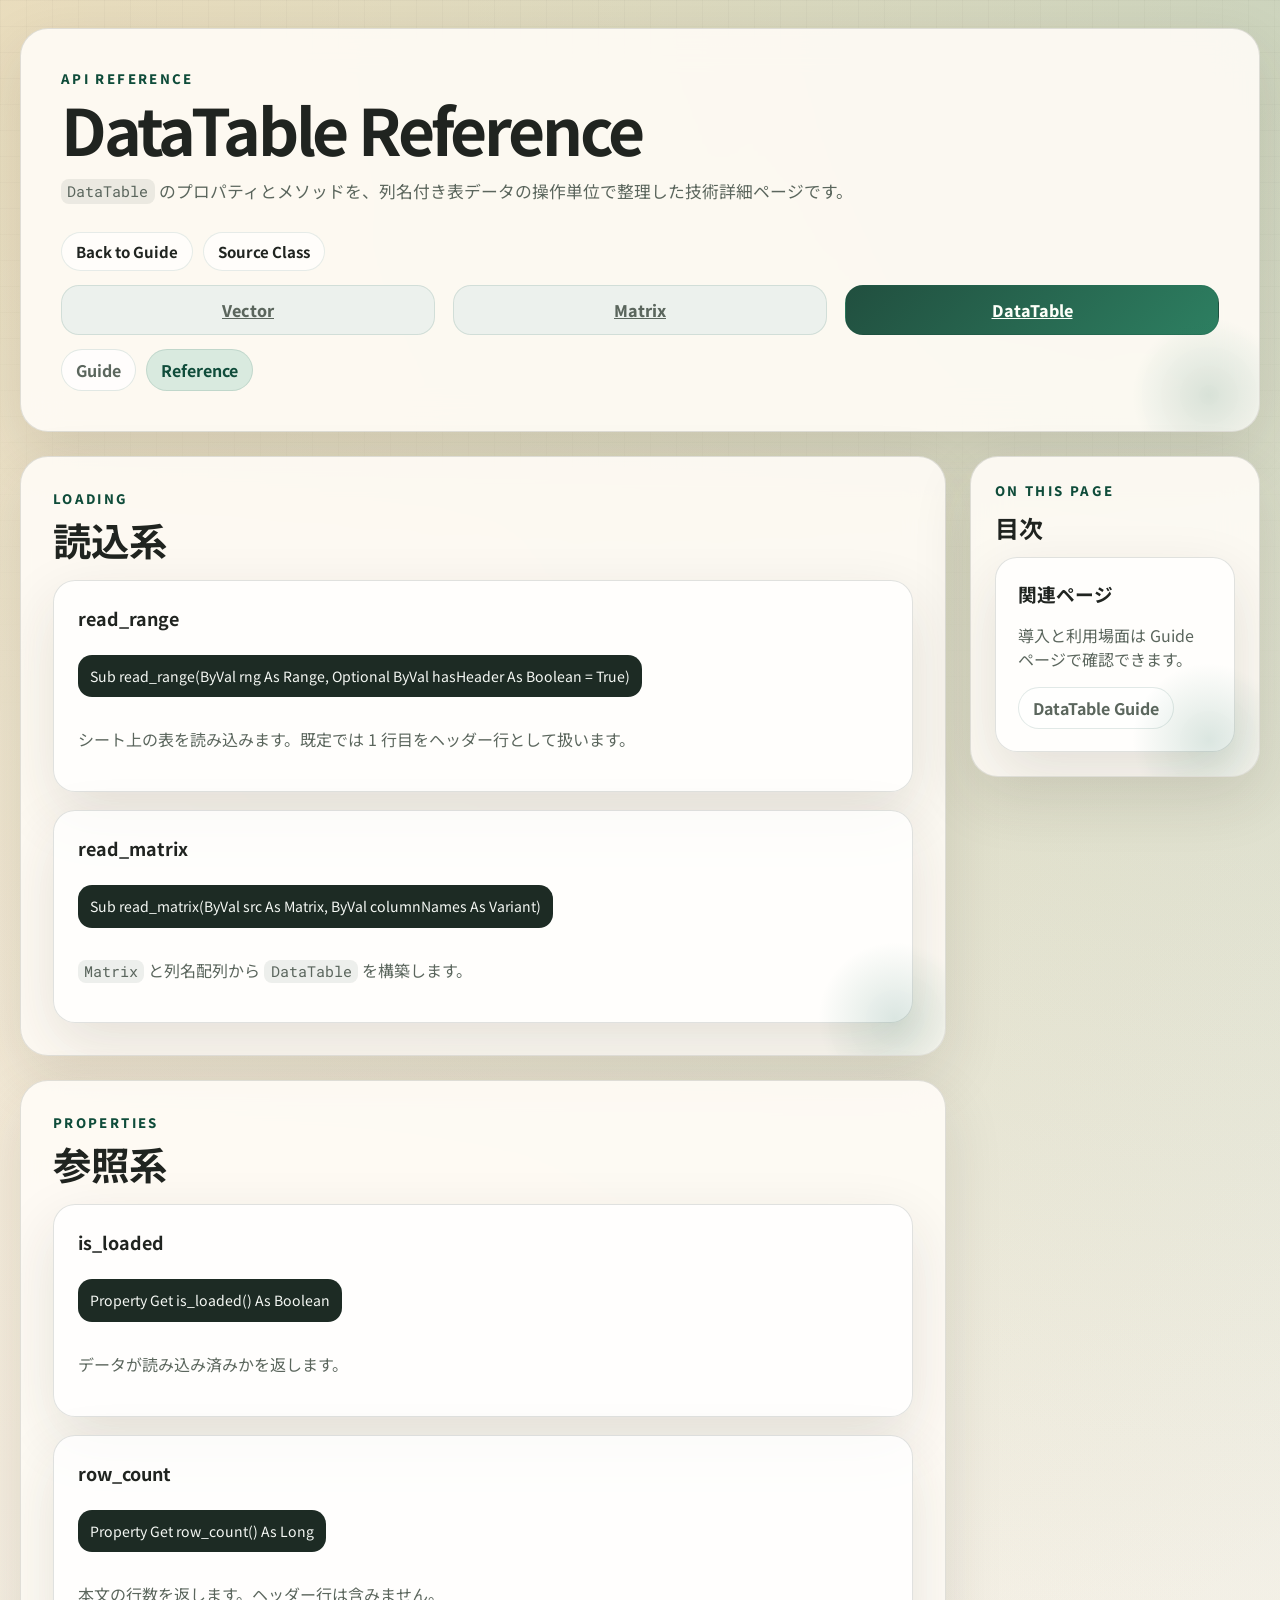
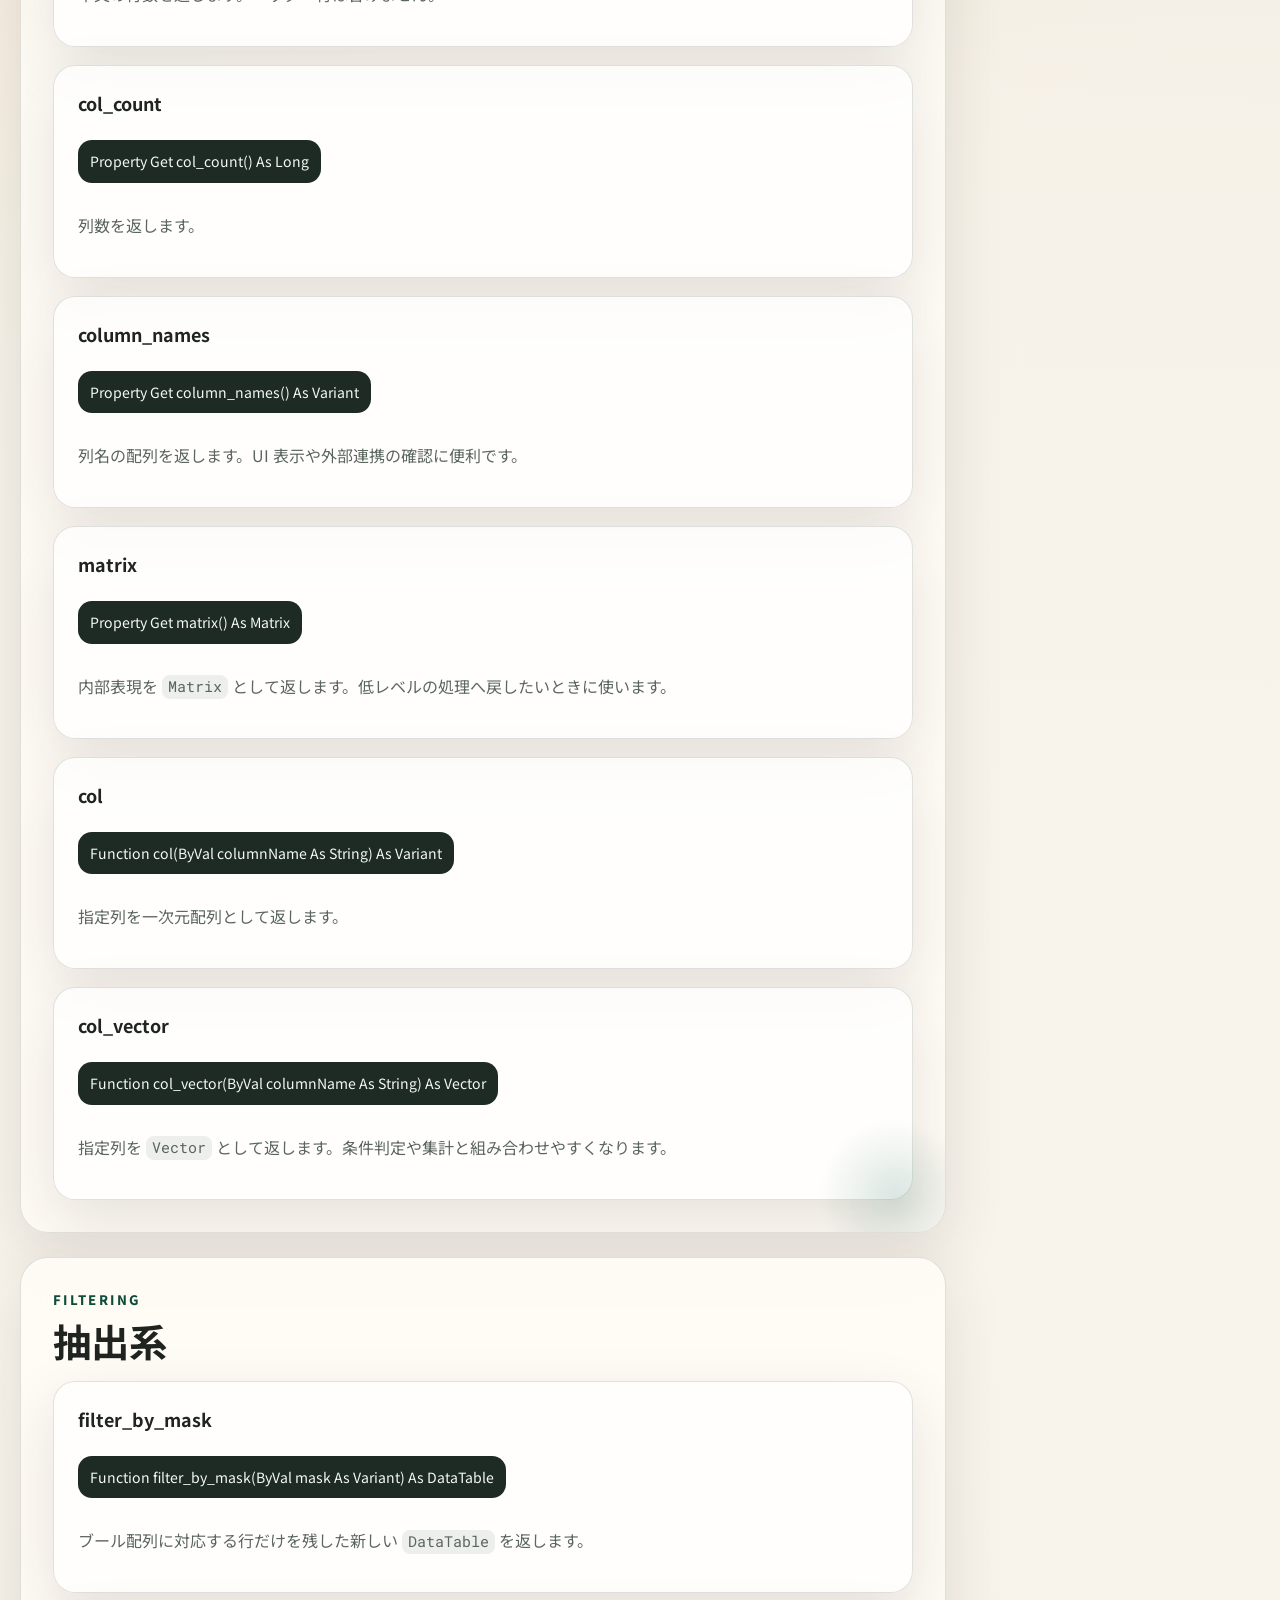
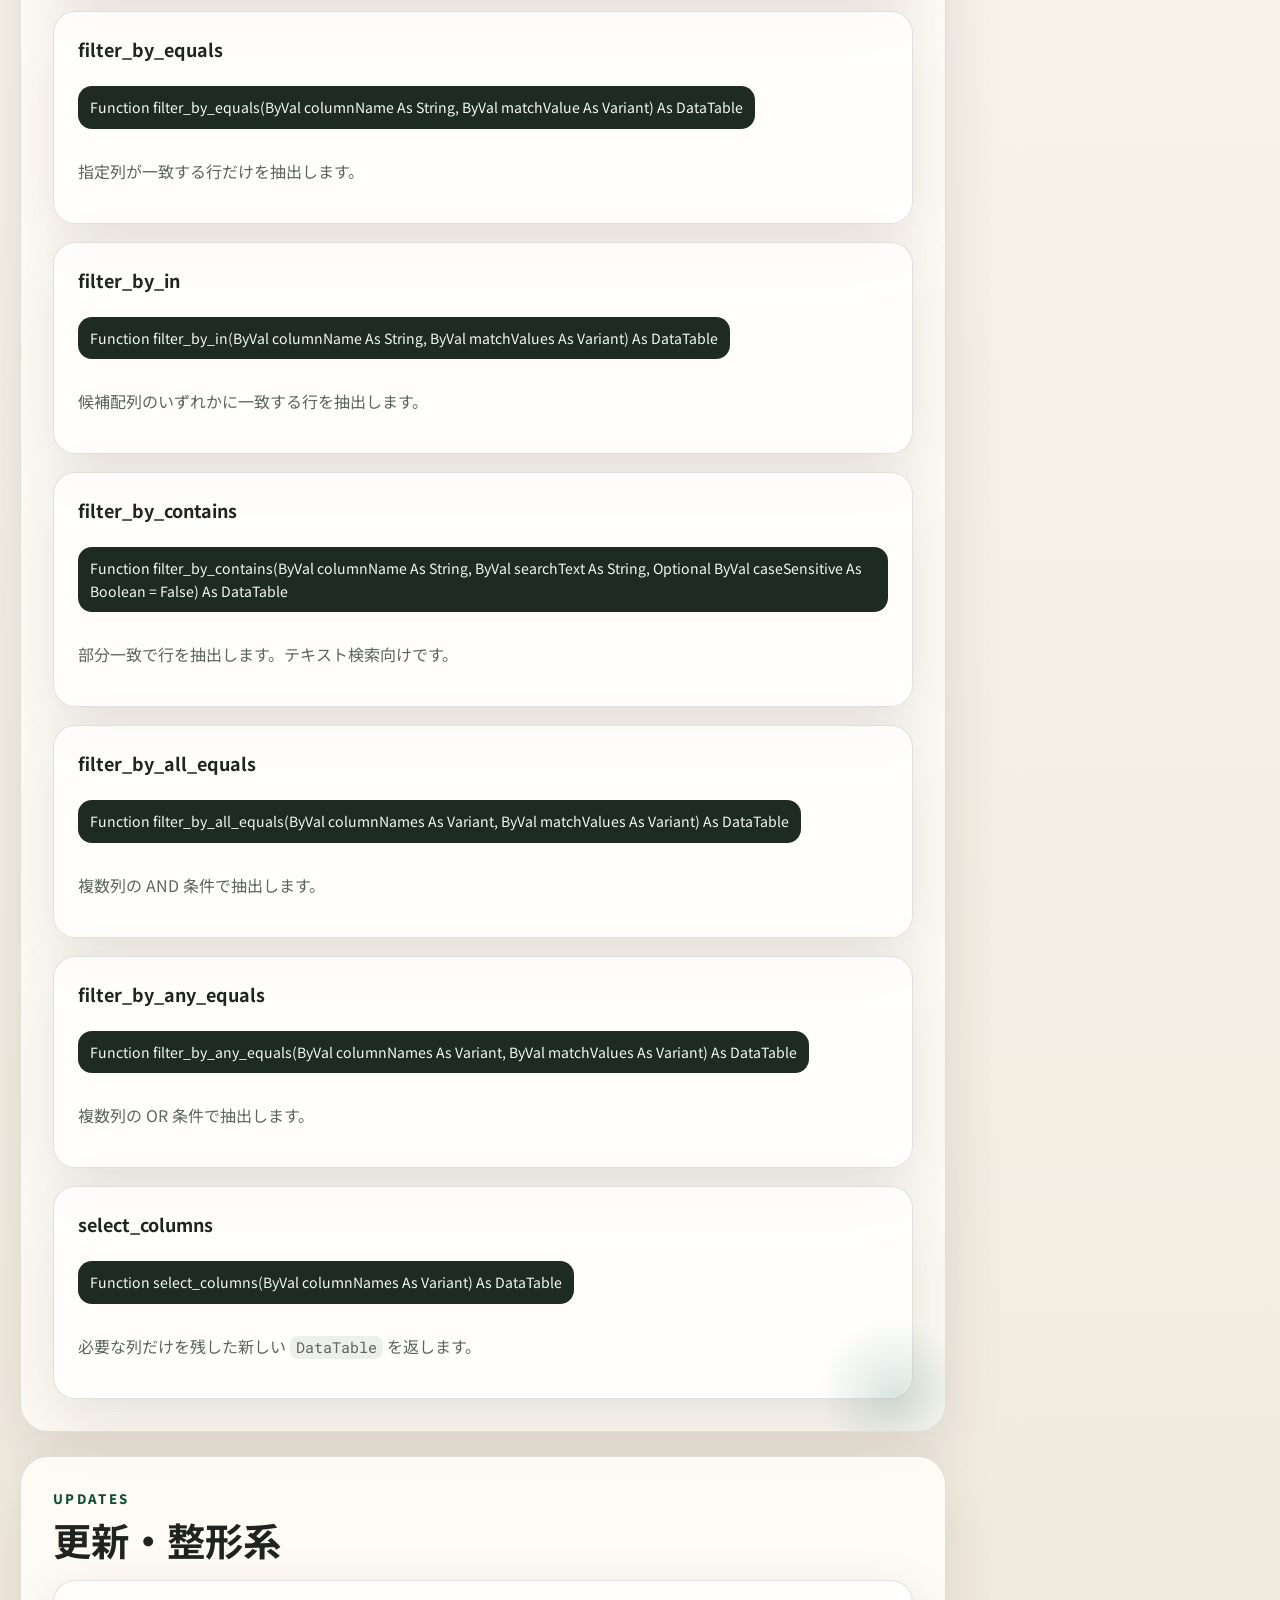
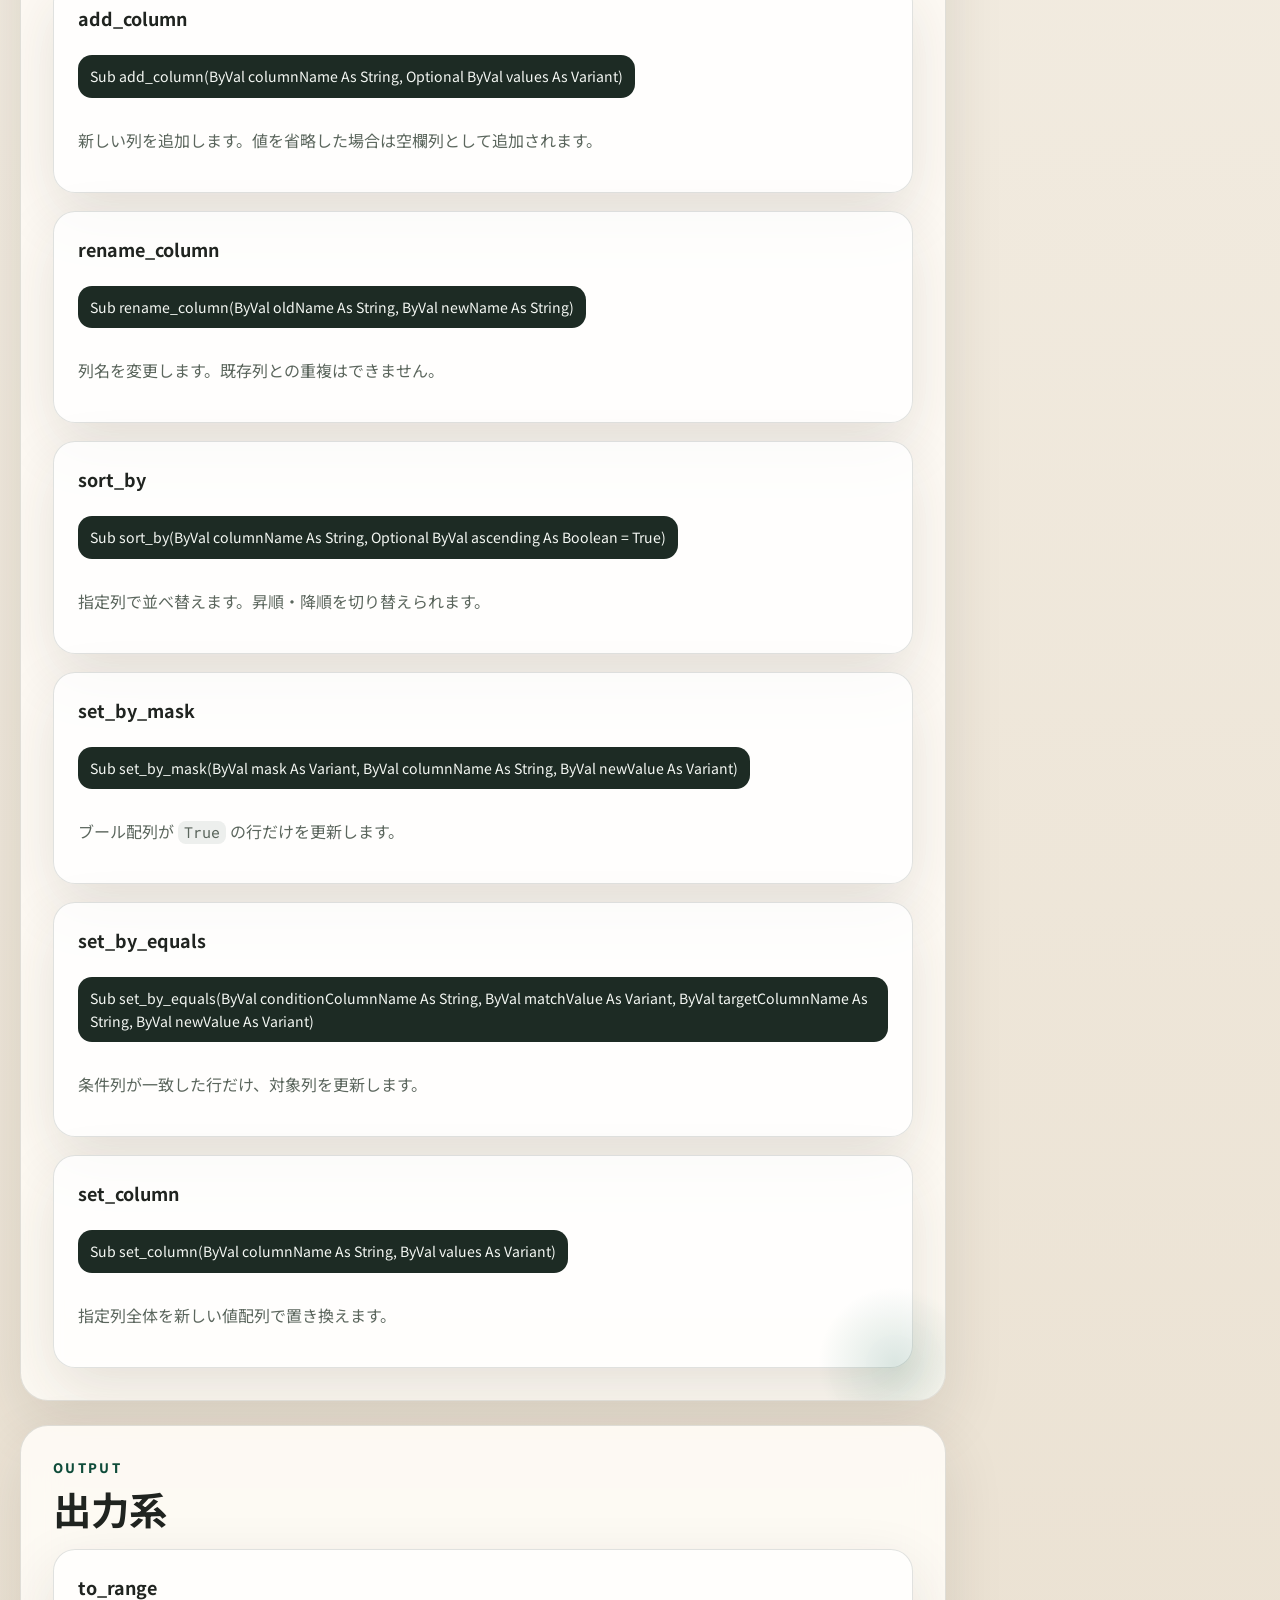
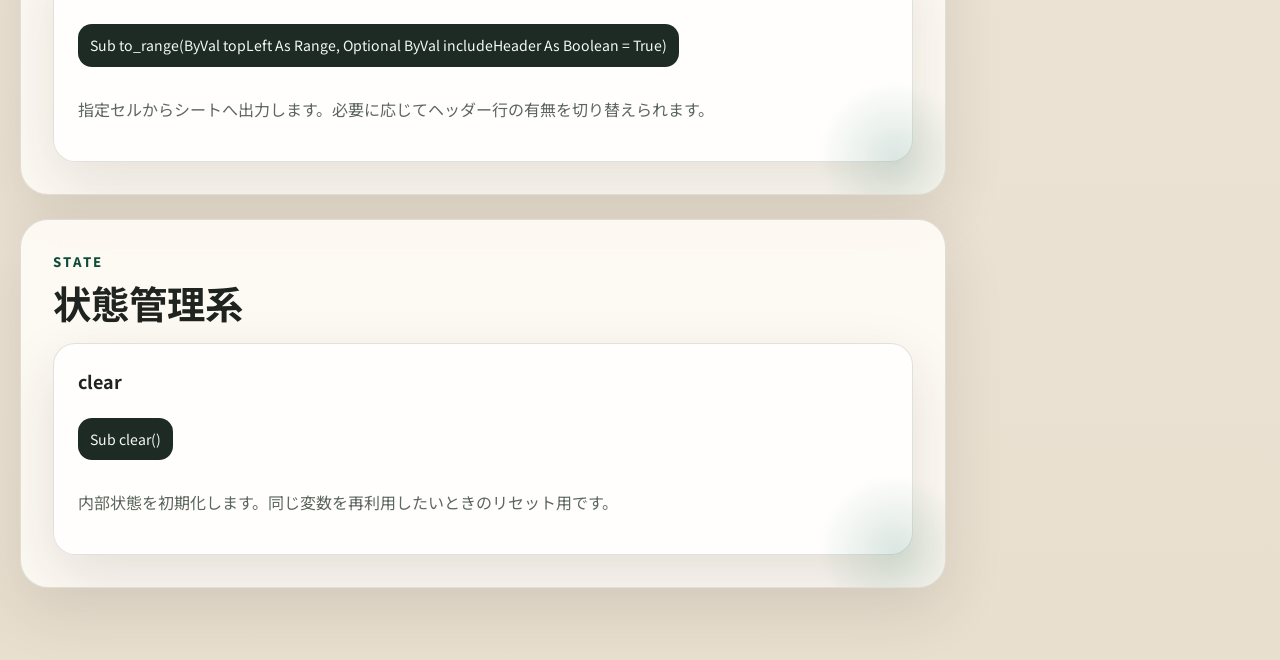
==== docs/datatable-reference.html @ 375c5a05 "Refine docs layout and method grouping" ====
<!DOCTYPE html>
<html lang="ja">
<head>
  <meta charset="utf-8">
  <meta name="viewport" content="width=device-width, initial-scale=1">
  <title>DataTable Reference | VBA_tools</title>
  <link rel="preconnect" href="https://fonts.googleapis.com">
  <link rel="preconnect" href="https://fonts.gstatic.com" crossorigin>
  <link href="https://fonts.googleapis.com/css2?family=Noto+Sans+JP:wght@400;500;700;800&family=Roboto+Mono:wght@400;500&display=swap" rel="stylesheet">
  <link rel="stylesheet" href="styles.css">
  <script src="page.js" defer></script>
</head>
<body class="reference-page">
  <div class="page-shell docs-layout">
    <header class="hero detail-hero">
      <p class="eyebrow">API Reference</p>
      <h1>DataTable Reference</h1>
      <p class="lead">
        <code>DataTable</code> のプロパティとメソッドを、列名付き表データの操作単位で整理した技術詳細ページです。
      </p>
      <div class="detail-nav-stack">
        <div class="context-bar" aria-label="Context links">
          <a class="context-link" href="datatable.html"><strong>Back to Guide</strong></a>
          <a class="context-link" href="https://github.com/kanko-tech/VBA_tools/blob/main/src/ExcelVBA/DataTable/DataTable.cls" target="_blank" rel="noreferrer"><strong>Source Class</strong></a>
        </div>
        <nav class="page-nav" aria-label="Module navigation">
          <a href="vector.html">Vector</a>
          <a href="matrix.html">Matrix</a>
          <a href="datatable.html" class="current">DataTable</a>
        </nav>
        <div class="tab-switch" aria-label="DataTable page type">
          <a href="datatable.html">Guide</a>
          <a href="datatable-reference.html" class="current">Reference</a>
        </div>
      </div>
      <button class="toc-toggle" type="button" data-toc-toggle aria-expanded="false">目次を開く</button>
    </header>

    <div class="docs-columns">
      <main class="doc-main" id="doc-content">
        <section class="panel" id="loading">
          <div class="section-heading">
            <p class="eyebrow">Loading</p>
            <h2>読込系</h2>
          </div>
          <div class="api-grid">
            <article class="api-card">
              <h3 id="datatable-read-range">read_range</h3>
              <div class="api-signature">Sub read_range(ByVal rng As Range, Optional ByVal hasHeader As Boolean = True)</div>
              <p>シート上の表を読み込みます。既定では 1 行目をヘッダー行として扱います。</p>
            </article>
            <article class="api-card">
              <h3 id="datatable-read-matrix">read_matrix</h3>
              <div class="api-signature">Sub read_matrix(ByVal src As Matrix, ByVal columnNames As Variant)</div>
              <p><code>Matrix</code> と列名配列から <code>DataTable</code> を構築します。</p>
            </article>
          </div>
        </section>

        <section class="panel" id="properties">
          <div class="section-heading">
            <p class="eyebrow">Properties</p>
            <h2>参照系</h2>
          </div>
          <div class="api-grid">
            <article class="api-card">
              <h3 id="datatable-is-loaded">is_loaded</h3>
              <div class="api-signature">Property Get is_loaded() As Boolean</div>
              <p>データが読み込み済みかを返します。</p>
            </article>
            <article class="api-card">
              <h3 id="datatable-row-count">row_count</h3>
              <div class="api-signature">Property Get row_count() As Long</div>
              <p>本文の行数を返します。ヘッダー行は含みません。</p>
            </article>
            <article class="api-card">
              <h3 id="datatable-col-count">col_count</h3>
              <div class="api-signature">Property Get col_count() As Long</div>
              <p>列数を返します。</p>
            </article>
            <article class="api-card">
              <h3 id="column-names">column_names</h3>
              <div class="api-signature">Property Get column_names() As Variant</div>
              <p>列名の配列を返します。UI 表示や外部連携の確認に便利です。</p>
            </article>
            <article class="api-card">
              <h3 id="matrix-property">matrix</h3>
              <div class="api-signature">Property Get matrix() As Matrix</div>
              <p>内部表現を <code>Matrix</code> として返します。低レベルの処理へ戻したいときに使います。</p>
            </article>
            <article class="api-card">
              <h3 id="col">col</h3>
              <div class="api-signature">Function col(ByVal columnName As String) As Variant</div>
              <p>指定列を一次元配列として返します。</p>
            </article>
            <article class="api-card">
              <h3 id="col-vector">col_vector</h3>
              <div class="api-signature">Function col_vector(ByVal columnName As String) As Vector</div>
              <p>指定列を <code>Vector</code> として返します。条件判定や集計と組み合わせやすくなります。</p>
            </article>
          </div>
        </section>

        <section class="panel" id="filters">
          <div class="section-heading">
            <p class="eyebrow">Filtering</p>
            <h2>抽出系</h2>
          </div>
          <div class="api-grid">
            <article class="api-card">
              <h3 id="filter-by-mask">filter_by_mask</h3>
              <div class="api-signature">Function filter_by_mask(ByVal mask As Variant) As DataTable</div>
              <p>ブール配列に対応する行だけを残した新しい <code>DataTable</code> を返します。</p>
            </article>
            <article class="api-card">
              <h3 id="filter-by-equals">filter_by_equals</h3>
              <div class="api-signature">Function filter_by_equals(ByVal columnName As String, ByVal matchValue As Variant) As DataTable</div>
              <p>指定列が一致する行だけを抽出します。</p>
            </article>
            <article class="api-card">
              <h3 id="filter-by-in">filter_by_in</h3>
              <div class="api-signature">Function filter_by_in(ByVal columnName As String, ByVal matchValues As Variant) As DataTable</div>
              <p>候補配列のいずれかに一致する行を抽出します。</p>
            </article>
            <article class="api-card">
              <h3 id="filter-by-contains">filter_by_contains</h3>
              <div class="api-signature">Function filter_by_contains(ByVal columnName As String, ByVal searchText As String, Optional ByVal caseSensitive As Boolean = False) As DataTable</div>
              <p>部分一致で行を抽出します。テキスト検索向けです。</p>
            </article>
            <article class="api-card">
              <h3 id="filter-by-all-equals">filter_by_all_equals</h3>
              <div class="api-signature">Function filter_by_all_equals(ByVal columnNames As Variant, ByVal matchValues As Variant) As DataTable</div>
              <p>複数列の AND 条件で抽出します。</p>
            </article>
            <article class="api-card">
              <h3 id="filter-by-any-equals">filter_by_any_equals</h3>
              <div class="api-signature">Function filter_by_any_equals(ByVal columnNames As Variant, ByVal matchValues As Variant) As DataTable</div>
              <p>複数列の OR 条件で抽出します。</p>
            </article>
            <article class="api-card">
              <h3 id="select-columns">select_columns</h3>
              <div class="api-signature">Function select_columns(ByVal columnNames As Variant) As DataTable</div>
              <p>必要な列だけを残した新しい <code>DataTable</code> を返します。</p>
            </article>
          </div>
        </section>

        <section class="panel" id="updates">
          <div class="section-heading">
            <p class="eyebrow">Updates</p>
            <h2>更新・整形系</h2>
          </div>
          <div class="api-grid">
            <article class="api-card">
              <h3 id="add-column">add_column</h3>
              <div class="api-signature">Sub add_column(ByVal columnName As String, Optional ByVal values As Variant)</div>
              <p>新しい列を追加します。値を省略した場合は空欄列として追加されます。</p>
            </article>
            <article class="api-card">
              <h3 id="rename-column">rename_column</h3>
              <div class="api-signature">Sub rename_column(ByVal oldName As String, ByVal newName As String)</div>
              <p>列名を変更します。既存列との重複はできません。</p>
            </article>
            <article class="api-card">
              <h3 id="sort-by">sort_by</h3>
              <div class="api-signature">Sub sort_by(ByVal columnName As String, Optional ByVal ascending As Boolean = True)</div>
              <p>指定列で並べ替えます。昇順・降順を切り替えられます。</p>
            </article>
            <article class="api-card">
              <h3 id="set-by-mask">set_by_mask</h3>
              <div class="api-signature">Sub set_by_mask(ByVal mask As Variant, ByVal columnName As String, ByVal newValue As Variant)</div>
              <p>ブール配列が <code>True</code> の行だけを更新します。</p>
            </article>
            <article class="api-card">
              <h3 id="set-by-equals">set_by_equals</h3>
              <div class="api-signature">Sub set_by_equals(ByVal conditionColumnName As String, ByVal matchValue As Variant, ByVal targetColumnName As String, ByVal newValue As Variant)</div>
              <p>条件列が一致した行だけ、対象列を更新します。</p>
            </article>
            <article class="api-card">
              <h3 id="set-column">set_column</h3>
              <div class="api-signature">Sub set_column(ByVal columnName As String, ByVal values As Variant)</div>
              <p>指定列全体を新しい値配列で置き換えます。</p>
            </article>
          </div>
        </section>

        <section class="panel" id="output">
          <div class="section-heading">
            <p class="eyebrow">Output</p>
            <h2>出力系</h2>
          </div>
          <div class="api-grid">
            <article class="api-card">
              <h3 id="datatable-to-range">to_range</h3>
              <div class="api-signature">Sub to_range(ByVal topLeft As Range, Optional ByVal includeHeader As Boolean = True)</div>
              <p>指定セルからシートへ出力します。必要に応じてヘッダー行の有無を切り替えられます。</p>
            </article>
          </div>
        </section>

        <section class="panel" id="state">
          <div class="section-heading">
            <p class="eyebrow">State</p>
            <h2>状態管理系</h2>
          </div>
          <div class="api-grid">
            <article class="api-card">
              <h3 id="datatable-clear">clear</h3>
              <div class="api-signature">Sub clear()</div>
              <p>内部状態を初期化します。同じ変数を再利用したいときのリセット用です。</p>
            </article>
          </div>
        </section>
      </main>

      <aside class="doc-sidebar">
        <div class="sidebar-card">
          <p class="eyebrow">On This Page</p>
          <h2>目次</h2>
          <nav data-toc-source="#doc-content"></nav>
          <div class="doc-note">
            <h3>関連ページ</h3>
            <p>導入と利用場面は Guide ページで確認できます。</p>
            <div class="tab-switch">
              <a href="datatable.html">DataTable Guide</a>
            </div>
          </div>
          <button class="mobile-toc-close" type="button" data-toc-close>閉じる</button>
        </div>
      </aside>
    </div>
  </div>
</body>
</html>
---- docs/styles.css ----
:root {
  --bg: #f4efe4;
  --bg-deep: #e9dfcf;
  --paper: rgba(255, 252, 247, 0.9);
  --panel: rgba(255, 255, 255, 0.78);
  --ink: #202420;
  --muted: #5b665d;
  --line: rgba(40, 52, 42, 0.14);
  --accent: #1f6a52;
  --accent-soft: #d9eadf;
  --accent-strong: #0f4c3a;
  --accent-warm: #e8d3b4;
  --shadow: 0 22px 60px rgba(50, 44, 31, 0.12);
  --radius-xl: 28px;
  --radius-lg: 22px;
  --radius-md: 16px;
}

* {
  box-sizing: border-box;
}

html {
  scroll-behavior: smooth;
}

body {
  margin: 0;
  color: var(--ink);
  font-family: "Noto Sans JP", sans-serif;
  background:
    radial-gradient(circle at top left, rgba(234, 195, 123, 0.32), transparent 28%),
    radial-gradient(circle at top right, rgba(46, 124, 89, 0.22), transparent 24%),
    linear-gradient(180deg, var(--bg) 0%, #f8f4ec 42%, var(--bg-deep) 100%);
}

body::before {
  content: "";
  position: fixed;
  inset: 0;
  pointer-events: none;
  background-image:
    linear-gradient(rgba(31, 36, 31, 0.035) 1px, transparent 1px),
    linear-gradient(90deg, rgba(31, 36, 31, 0.035) 1px, transparent 1px);
  background-size: 26px 26px;
  mask-image: linear-gradient(180deg, rgba(0, 0, 0, 0.7), transparent 86%);
}

a {
  color: inherit;
}

code,
pre {
  font-family: "Roboto Mono", monospace;
}

code {
  padding: 0.15em 0.42em;
  border-radius: 8px;
  background: rgba(29, 54, 43, 0.08);
  font-size: 0.92em;
}

.page-shell {
  width: min(1240px, calc(100% - 32px));
  margin: 0 auto;
  padding: 28px 0 72px;
}

.hero,
.panel,
.sidebar-card,
.api-card,
.module-card,
.link-tile,
.directory-item,
.doc-note,
.step-card {
  background: var(--paper);
  border: 1px solid var(--line);
  box-shadow: var(--shadow);
}

.hero,
.panel,
.sidebar-card {
  position: relative;
  overflow: hidden;
  border-radius: var(--radius-xl);
  backdrop-filter: blur(18px);
}

.hero::after,
.panel::after,
.sidebar-card::after {
  content: "";
  position: absolute;
  inset: auto -30px -44px auto;
  width: 160px;
  height: 160px;
  background: radial-gradient(circle, rgba(31, 106, 82, 0.16), transparent 68%);
}

.hero {
  padding: 40px;
}

.eyebrow {
  margin: 0;
  color: var(--accent-strong);
  font-size: 0.82rem;
  font-weight: 800;
  letter-spacing: 0.18em;
  text-transform: uppercase;
}

.hero h1 {
  margin: 10px 0 12px;
  font-size: clamp(2.5rem, 5vw, 4.8rem);
  line-height: 0.95;
  letter-spacing: -0.05em;
}

.lead,
.card-copy,
.module-card p,
.directory-item p,
.doc-note p,
.toc-empty,
.step-card p,
.api-card p,
.api-list li {
  color: var(--muted);
}

.lead {
  max-width: 820px;
  font-size: 1.05rem;
  line-height: 1.9;
}

.hero-actions,
.page-nav,
.grid,
.links-grid,
.directory-list,
.step-grid,
.api-grid,
.info-pills {
  display: grid;
  gap: 18px;
}

.hero-actions {
  grid-template-columns: repeat(auto-fit, minmax(190px, 1fr));
  margin-top: 24px;
}

.detail-nav-stack {
  display: grid;
  gap: 14px;
  margin-top: 24px;
}

.context-bar {
  display: flex;
  flex-wrap: wrap;
  gap: 10px;
}

.context-link {
  display: inline-flex;
  align-items: center;
  min-height: 38px;
  padding: 8px 14px;
  border-radius: 999px;
  border: 1px solid rgba(15, 76, 58, 0.1);
  background: rgba(255, 255, 255, 0.68);
  color: var(--muted);
  font-size: 0.94rem;
  font-weight: 600;
  text-decoration: none;
}

.context-link strong {
  color: var(--ink);
}

.hero-actions a,
.link-tile,
.directory-item a,
.tab-switch a,
.context-link,
.toc-toggle,
.mobile-toc-close {
  text-decoration: none;
}

.hero-actions a,
.toc-toggle,
.mobile-toc-close {
  display: inline-flex;
  justify-content: center;
  align-items: center;
  min-height: 50px;
  padding: 14px 18px;
  border-radius: 999px;
  border: 1px solid rgba(15, 76, 58, 0.15);
  font-weight: 700;
}

.hero-actions a {
  background: linear-gradient(135deg, #214f3f, #2d7f61);
  color: #fcfff8;
}

.hero-actions a:last-child {
  background: linear-gradient(135deg, #f6f0df, #ead7b8);
  color: var(--ink);
}

.page-nav {
  grid-template-columns: repeat(auto-fit, minmax(130px, 1fr));
}

.page-nav a {
  display: inline-flex;
  justify-content: center;
  align-items: center;
  min-height: 48px;
  padding: 12px 16px;
  border-radius: 18px;
  border: 1px solid rgba(15, 76, 58, 0.12);
  background: rgba(233, 240, 236, 0.86);
  color: var(--muted);
  font-weight: 800;
}

.page-nav a.current {
  background: linear-gradient(135deg, #214f3f, #2d7f61);
  color: #fcfff8;
}

.tab-switch {
  display: inline-flex;
  flex-wrap: wrap;
  gap: 10px;
}

.tab-switch a {
  display: inline-flex;
  justify-content: center;
  align-items: center;
  min-height: 38px;
  padding: 8px 14px;
  border-radius: 999px;
  border: 1px solid rgba(15, 76, 58, 0.12);
  background: rgba(255, 255, 255, 0.72);
  color: var(--muted);
  font-weight: 700;
}

.tab-switch a.current {
  background: var(--accent-soft);
  color: var(--accent-strong);
}

.panel {
  padding: 32px;
}

.section-heading {
  margin-bottom: 20px;
}

.section-heading h2 {
  margin: 10px 0 0;
  font-size: clamp(1.5rem, 3vw, 2.4rem);
  line-height: 1.1;
}

.grid.two,
.api-grid,
.step-grid {
  grid-template-columns: repeat(auto-fit, minmax(260px, 1fr));
}

.grid.three,
.links-grid {
  grid-template-columns: repeat(auto-fit, minmax(220px, 1fr));
}

.module-card,
.link-tile,
.directory-item,
.api-card,
.doc-note,
.step-card {
  position: relative;
  padding: 22px;
  border-radius: var(--radius-lg);
  background: var(--panel);
}

.module-card h3,
.api-card h3,
.directory-item h3,
.doc-note h3,
.step-card h3 {
  margin: 0 0 10px;
}

.link-tile {
  display: block;
}

.link-tile span {
  display: block;
  margin-bottom: 6px;
  font-weight: 700;
}

.link-tile small {
  color: var(--muted);
}

.feature-link {
  border-width: 2px;
  background: linear-gradient(135deg, rgba(245, 251, 247, 0.96), rgba(255, 250, 240, 0.96));
}

.directory-list {
  grid-template-columns: 1fr;
}

.directory-item {
  display: flex;
  justify-content: space-between;
  align-items: center;
  gap: 18px;
}

.directory-item a {
  display: inline-flex;
  justify-content: center;
  align-items: center;
  min-width: 94px;
  padding: 10px 16px;
  border-radius: 999px;
  background: var(--accent-soft);
  color: var(--accent-strong);
  font-weight: 700;
}

.docs-layout {
  display: grid;
  gap: 24px;
}

.toc-toggle {
  display: none;
  width: fit-content;
  margin-top: 20px;
  background: rgba(255, 255, 255, 0.82);
  color: var(--accent-strong);
}

.docs-columns {
  display: grid;
  grid-template-columns: minmax(0, 1fr) 290px;
  gap: 24px;
  align-items: start;
}

.doc-main {
  display: grid;
  gap: 24px;
}

.doc-sidebar {
  position: static;
}

.sidebar-card {
  padding: 24px;
}

.sidebar-card h2,
.sidebar-card h3 {
  margin: 0 0 12px;
}

.sidebar-card .eyebrow {
  margin-bottom: 10px;
}

.mobile-toc-close {
  display: none;
  margin-top: 16px;
  width: 100%;
  background: linear-gradient(135deg, #214f3f, #2d7f61);
  color: #fcfff8;
}

.toc-list {
  margin: 0;
  padding: 0;
  list-style: none;
}

.toc-item + .toc-item,
.toc-subitem + .toc-subitem,
.toc-item + .toc-subitem,
.toc-subitem + .toc-item {
  margin-top: 10px;
}

.toc-list a {
  display: block;
  padding: 8px 10px;
  border-radius: 12px;
  color: var(--muted);
  text-decoration: none;
  line-height: 1.5;
}

.toc-list a:hover {
  background: rgba(31, 106, 82, 0.08);
  color: var(--accent-strong);
}

.toc-subitem a {
  padding-left: 22px;
  font-size: 0.95rem;
}

.info-pills {
  grid-template-columns: repeat(auto-fit, minmax(160px, 1fr));
}

.info-pill {
  padding: 14px 16px;
  border-radius: 16px;
  border: 1px solid var(--line);
  background: rgba(255, 255, 255, 0.72);
}

.info-pill strong,
.api-meta strong {
  display: block;
  margin-bottom: 6px;
}

.api-card {
  display: grid;
  gap: 14px;
}

.reference-page .api-grid {
  grid-template-columns: 1fr;
}

.reference-page .api-card {
  padding: 24px;
}

.api-card h3 {
  font-size: 1.12rem;
}

.api-signature {
  display: inline-block;
  width: fit-content;
  padding: 10px 12px;
  border-radius: 14px;
  background: #1d2b24;
  color: #f5f8f4;
  font-size: 0.88rem;
  line-height: 1.6;
}

.api-meta {
  display: grid;
  gap: 10px;
}

.api-list,
.plain-list,
.module-card ul {
  margin: 0;
  padding-left: 20px;
  line-height: 1.85;
}

.api-example,
.code-block {
  overflow-x: auto;
  margin: 0;
  padding: 18px;
  border-radius: 18px;
  background: #1d2b24;
  color: #f5f8f4;
  border: 1px solid rgba(255, 255, 255, 0.08);
}

.api-example code,
.code-block code {
  background: transparent;
  color: inherit;
  padding: 0;
}

.table-wrap {
  overflow-x: auto;
  border-radius: 18px;
  border: 1px solid var(--line);
  background: rgba(255, 255, 255, 0.72);
}

table {
  width: 100%;
  min-width: 560px;
  border-collapse: collapse;
}

th,
td {
  padding: 12px 14px;
  border-bottom: 1px solid var(--line);
  text-align: left;
  vertical-align: top;
}

th {
  background: rgba(217, 234, 223, 0.72);
  color: var(--accent-strong);
}

tbody tr:last-child td {
  border-bottom: 0;
}

.summary-list {
  display: grid;
  gap: 14px;
}

.summary-item {
  padding: 16px 18px;
  border-radius: 18px;
  border: 1px solid var(--line);
  background: rgba(255, 255, 255, 0.7);
}

.summary-item strong {
  display: block;
  margin-bottom: 6px;
}

.hero-actions a:hover,
.page-nav a:hover,
.tab-switch a:hover,
.context-link:hover,
.directory-item a:hover,
.link-tile:hover,
.toc-toggle:hover,
.mobile-toc-close:hover {
  transform: translateY(-1px);
}

@media (max-width: 900px) {
  .docs-columns {
    grid-template-columns: minmax(0, 1fr);
  }

  .toc-toggle {
    display: inline-flex;
  }

  .doc-sidebar {
    position: fixed;
    inset: 0 0 0 auto;
    width: min(88vw, 360px);
    z-index: 30;
    transform: translateX(100%);
    transition: transform 180ms ease;
    padding: 16px 12px 16px 0;
  }

  body.toc-open .doc-sidebar {
    transform: translateX(0);
  }

  body.toc-open::after {
    content: "";
    position: fixed;
    inset: 0;
    background: rgba(16, 22, 19, 0.42);
    z-index: 20;
  }

  .sidebar-card {
    height: calc(100vh - 32px);
    overflow-y: auto;
    padding-bottom: 28px;
  }

  .mobile-toc-close {
    display: inline-flex;
  }
}

@media (max-width: 720px) {
  .page-shell {
    width: min(100% - 20px, 1240px);
    padding-top: 20px;
  }

  .hero,
  .panel,
  .sidebar-card {
    padding: 24px;
    border-radius: 24px;
  }

  .page-nav {
    grid-template-columns: repeat(2, minmax(0, 1fr));
  }

  .context-bar,
  .tab-switch {
    display: grid;
    grid-template-columns: 1fr;
  }

  .directory-item {
    flex-direction: column;
    align-items: flex-start;
  }

  .directory-item a {
    width: 100%;
  }

  table {
    min-width: 520px;
  }
}
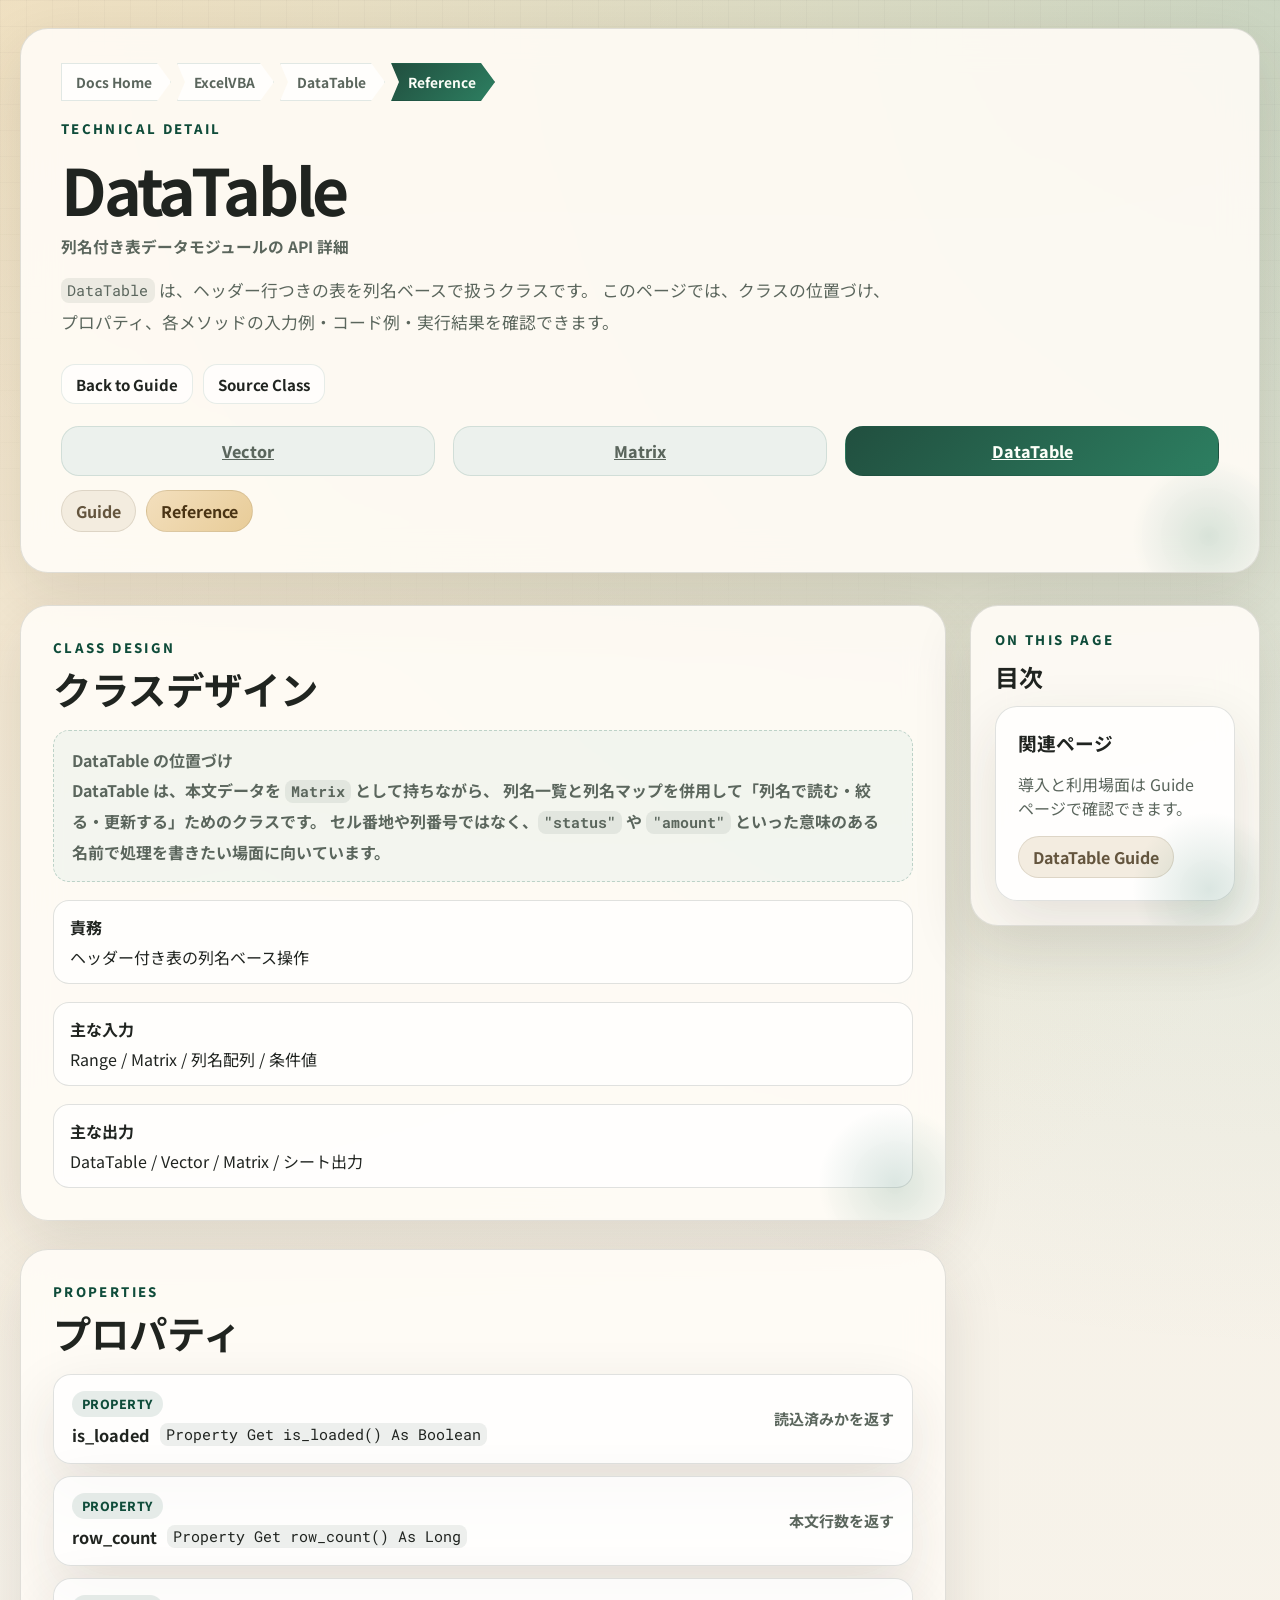
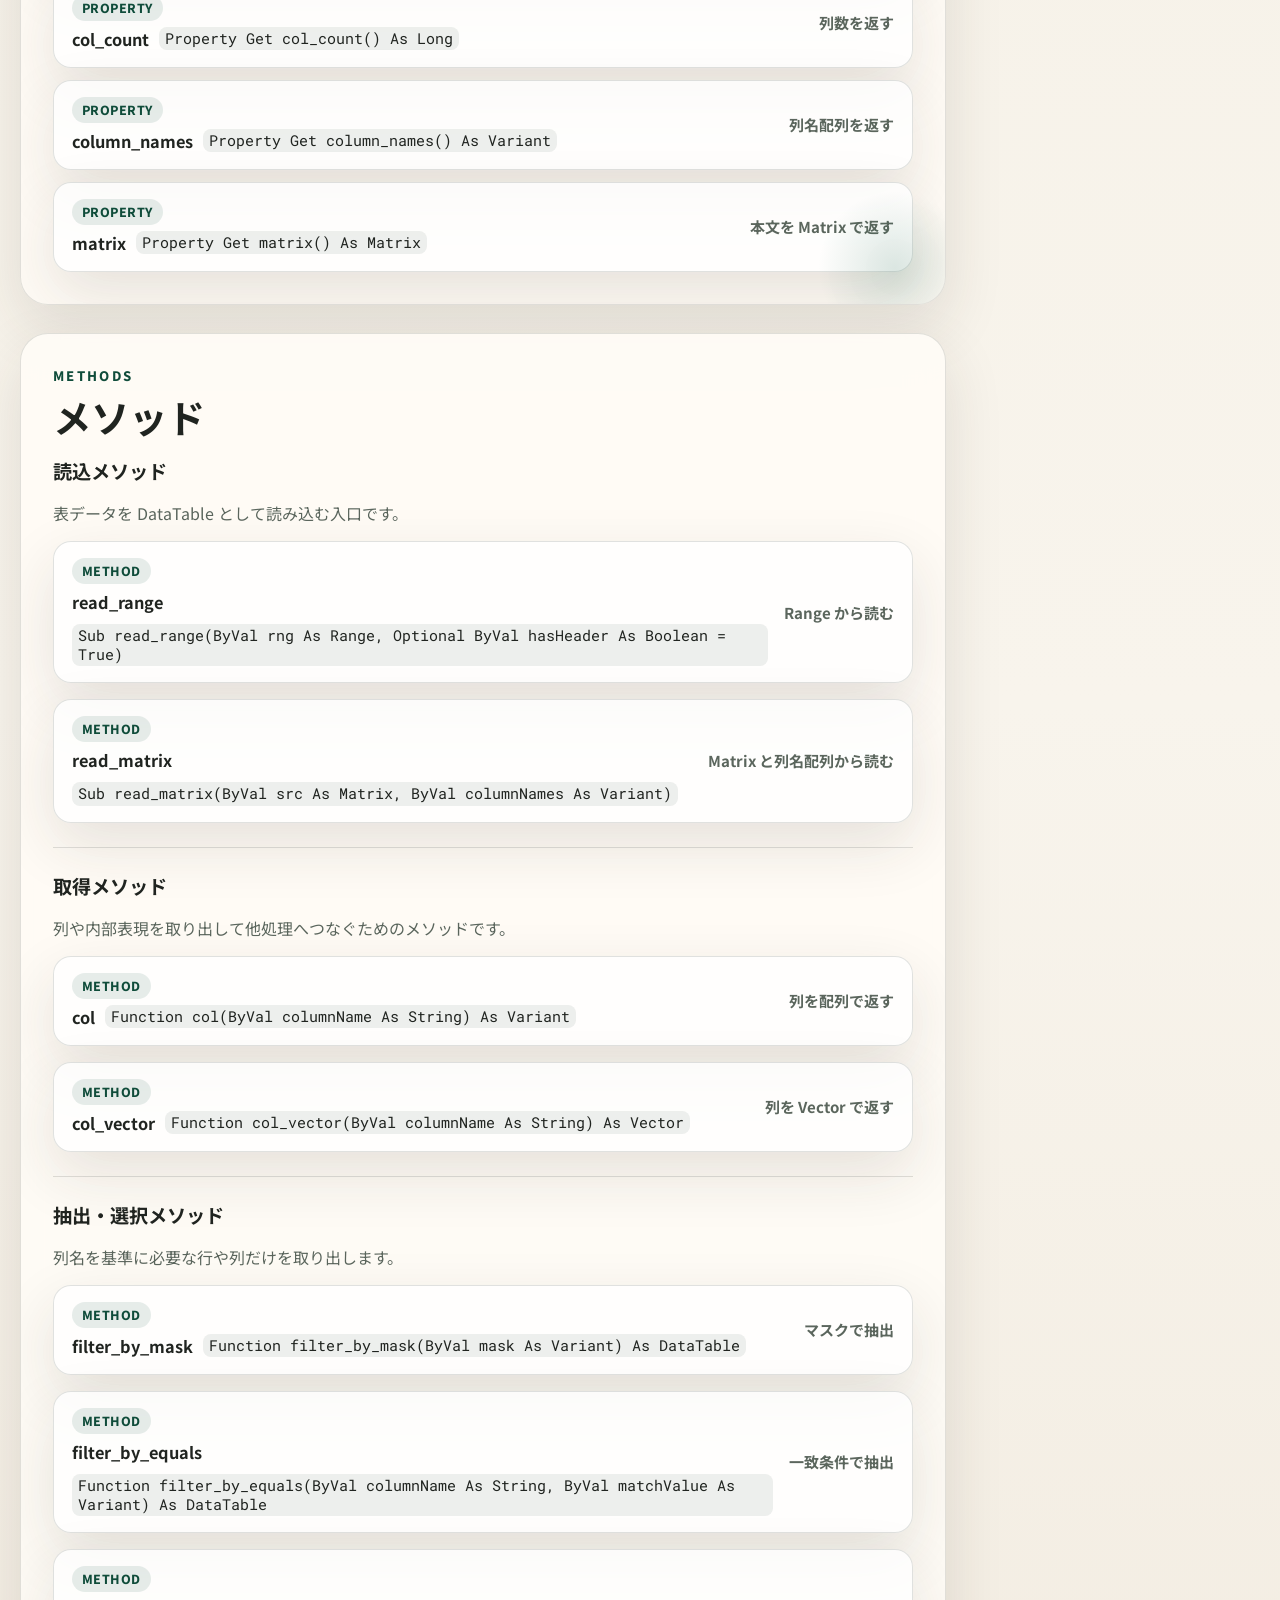
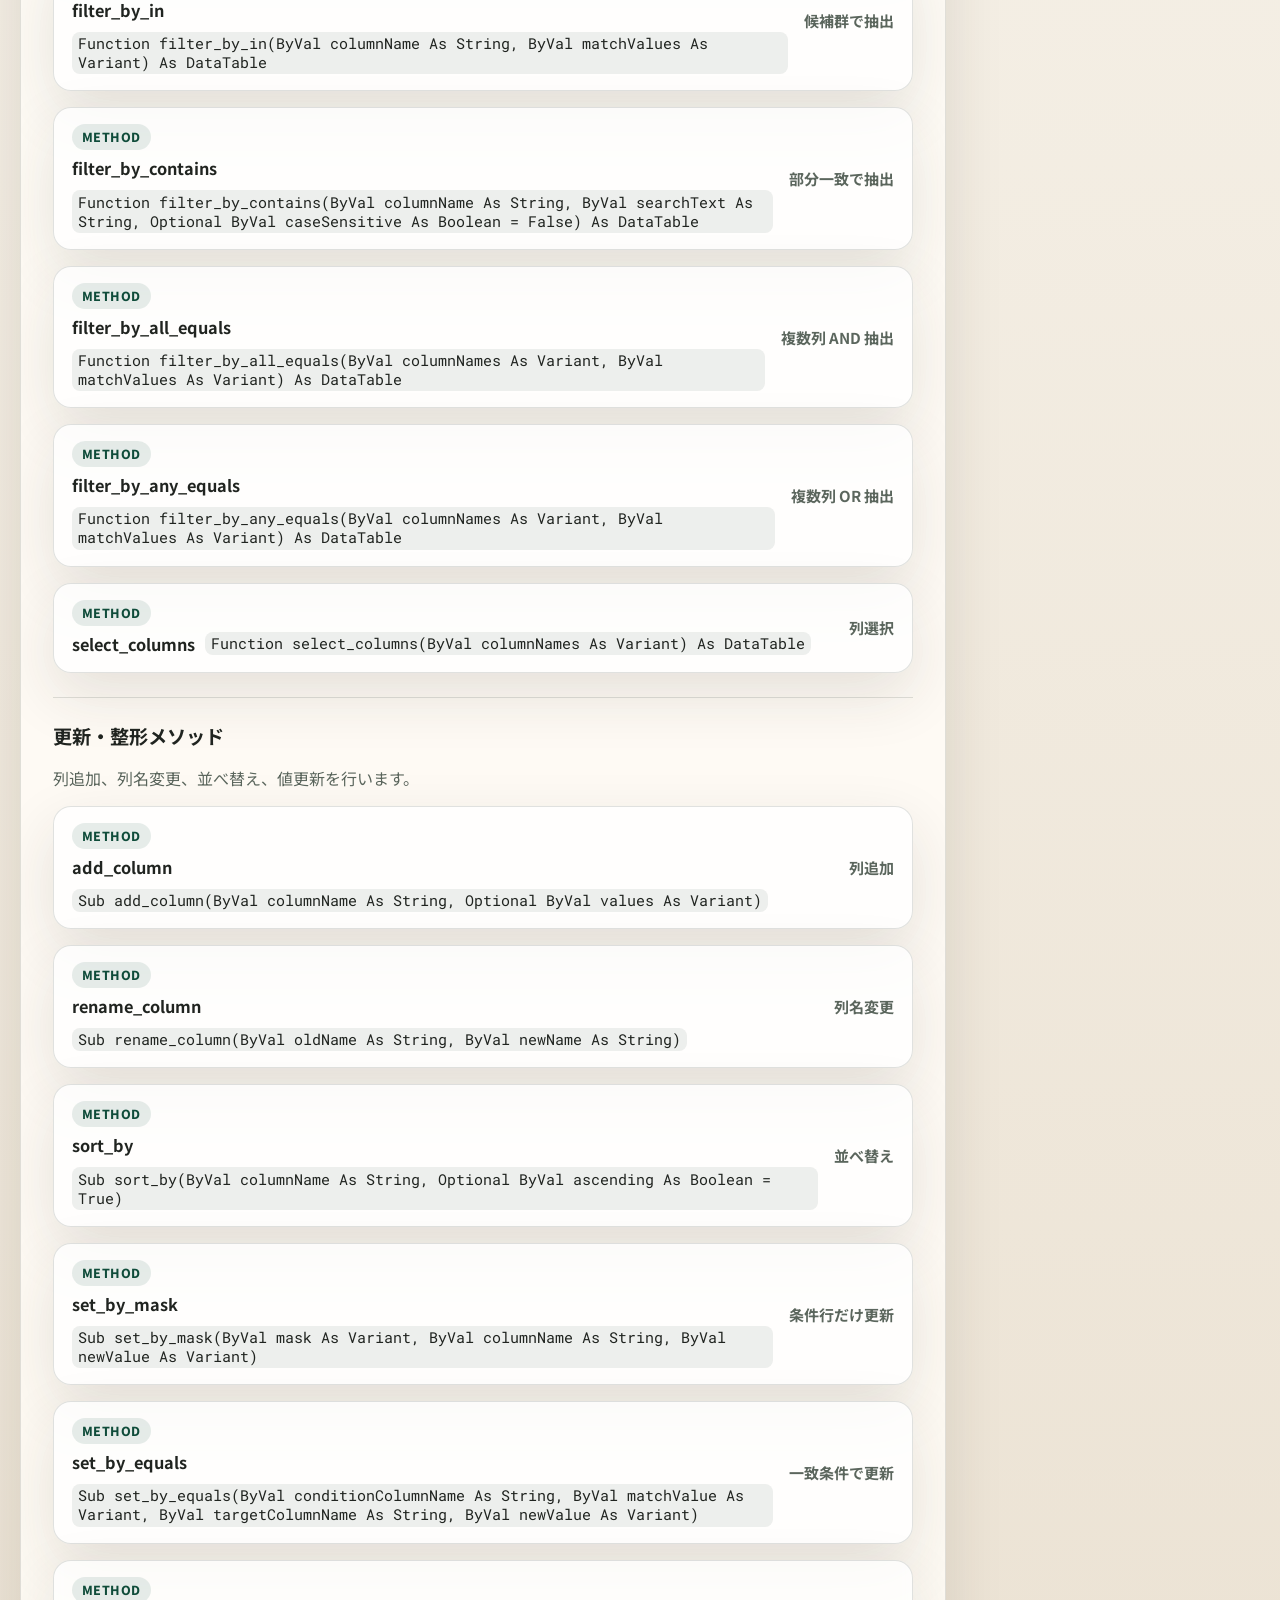
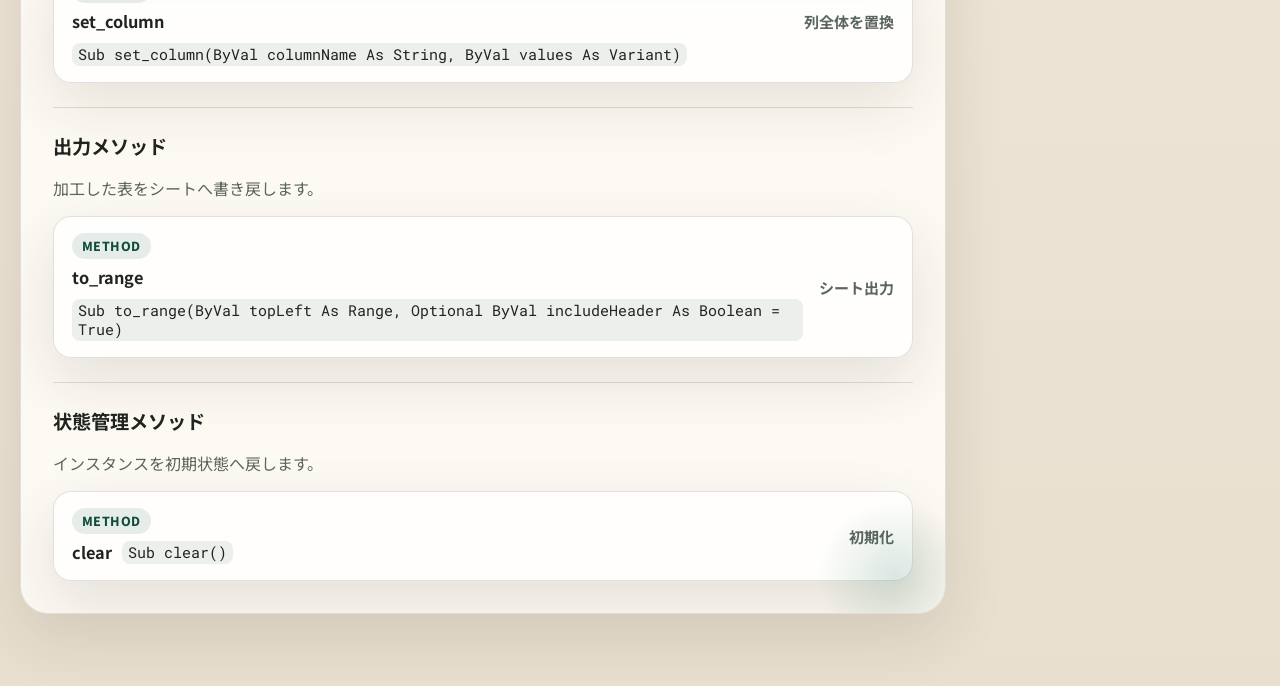
==== commit 9138d25a: "Refine docs references and layout" ====
--- a/docs/datatable-reference.html
+++ b/docs/datatable-reference.html
@@ -3,7 +3,7 @@
 <head>
   <meta charset="utf-8">
   <meta name="viewport" content="width=device-width, initial-scale=1">
-  <title>DataTable Reference | VBA_tools</title>
+  <title>DataTable | VBA_tools</title>
   <link rel="preconnect" href="https://fonts.googleapis.com">
   <link rel="preconnect" href="https://fonts.gstatic.com" crossorigin>
   <link href="https://fonts.googleapis.com/css2?family=Noto+Sans+JP:wght@400;500;700;800&family=Roboto+Mono:wght@400;500&display=swap" rel="stylesheet">
@@ -13,10 +13,20 @@
 <body class="reference-page">
   <div class="page-shell docs-layout">
     <header class="hero detail-hero">
-      <p class="eyebrow">API Reference</p>
-      <h1>DataTable Reference</h1>
+      <div class="position-strip" aria-label="Page position">
+        <a class="position-chip" href="index.html">Docs Home</a>
+        <span class="position-chip">ExcelVBA</span>
+        <span class="position-chip">DataTable</span>
+        <span class="position-chip current">Reference</span>
+      </div>
+      <div class="hero-meta">
+        <p class="eyebrow">Technical Detail</p>
+        <h1>DataTable</h1>
+        <p class="hero-subline">列名付き表データモジュールの API 詳細</p>
+      </div>
       <p class="lead">
-        <code>DataTable</code> のプロパティとメソッドを、列名付き表データの操作単位で整理した技術詳細ページです。
+        <code>DataTable</code> は、ヘッダー行つきの表を列名ベースで扱うクラスです。
+        このページでは、クラスの位置づけ、プロパティ、各メソッドの入力例・コード例・実行結果を確認できます。
       </p>
       <div class="detail-nav-stack">
         <div class="context-bar" aria-label="Context links">
@@ -38,177 +48,120 @@
 
     <div class="docs-columns">
       <main class="doc-main" id="doc-content">
-        <section class="panel" id="loading">
+        <section class="panel" id="class-design">
           <div class="section-heading">
-            <p class="eyebrow">Loading</p>
-            <h2>読込系</h2>
+            <p class="eyebrow">CLASS DESIGN</p>
+            <h2>クラスデザイン</h2>
           </div>
-          <div class="api-grid">
-            <article class="api-card">
-              <h3 id="datatable-read-range">read_range</h3>
-              <div class="api-signature">Sub read_range(ByVal rng As Range, Optional ByVal hasHeader As Boolean = True)</div>
-              <p>シート上の表を読み込みます。既定では 1 行目をヘッダー行として扱います。</p>
+          <div class="reference-intro">
+            <article class="class-rel class-overview">
+              <strong>DataTable の位置づけ</strong><br>
+              DataTable は、本文データを <code>Matrix</code> として持ちながら、
+              列名一覧と列名マップを併用して「列名で読む・絞る・更新する」ためのクラスです。
+              セル番地や列番号ではなく、<code>"status"</code> や <code>"amount"</code> といった意味のある名前で処理を書きたい場面に向いています。
             </article>
-            <article class="api-card">
-              <h3 id="datatable-read-matrix">read_matrix</h3>
-              <div class="api-signature">Sub read_matrix(ByVal src As Matrix, ByVal columnNames As Variant)</div>
-              <p><code>Matrix</code> と列名配列から <code>DataTable</code> を構築します。</p>
-            </article>
+            <div class="info-pills">
+              <div class="info-pill"><strong>責務</strong> ヘッダー付き表の列名ベース操作</div>
+              <div class="info-pill"><strong>主な入力</strong> Range / Matrix / 列名配列 / 条件値</div>
+              <div class="info-pill"><strong>主な出力</strong> DataTable / Vector / Matrix / シート出力</div>
+            </div>
           </div>
         </section>
 
         <section class="panel" id="properties">
           <div class="section-heading">
             <p class="eyebrow">Properties</p>
-            <h2>参照系</h2>
+            <h2>プロパティ</h2>
           </div>
-          <div class="api-grid">
-            <article class="api-card">
-              <h3 id="datatable-is-loaded">is_loaded</h3>
-              <div class="api-signature">Property Get is_loaded() As Boolean</div>
-              <p>データが読み込み済みかを返します。</p>
-            </article>
-            <article class="api-card">
-              <h3 id="datatable-row-count">row_count</h3>
-              <div class="api-signature">Property Get row_count() As Long</div>
-              <p>本文の行数を返します。ヘッダー行は含みません。</p>
-            </article>
-            <article class="api-card">
-              <h3 id="datatable-col-count">col_count</h3>
-              <div class="api-signature">Property Get col_count() As Long</div>
-              <p>列数を返します。</p>
-            </article>
-            <article class="api-card">
-              <h3 id="column-names">column_names</h3>
-              <div class="api-signature">Property Get column_names() As Variant</div>
-              <p>列名の配列を返します。UI 表示や外部連携の確認に便利です。</p>
-            </article>
-            <article class="api-card">
-              <h3 id="matrix-property">matrix</h3>
-              <div class="api-signature">Property Get matrix() As Matrix</div>
-              <p>内部表現を <code>Matrix</code> として返します。低レベルの処理へ戻したいときに使います。</p>
-            </article>
-            <article class="api-card">
-              <h3 id="col">col</h3>
-              <div class="api-signature">Function col(ByVal columnName As String) As Variant</div>
-              <p>指定列を一次元配列として返します。</p>
-            </article>
-            <article class="api-card">
-              <h3 id="col-vector">col_vector</h3>
-              <div class="api-signature">Function col_vector(ByVal columnName As String) As Vector</div>
-              <p>指定列を <code>Vector</code> として返します。条件判定や集計と組み合わせやすくなります。</p>
-            </article>
+          <div class="api-directory">
+            <details class="api-entry"><summary><span class="api-entry-main"><span class="api-kicker">Property</span><span class="api-name-row"><strong>is_loaded</strong> <code>Property Get is_loaded() As Boolean</code></span></span><span class="api-summary-copy">読込済みかを返す</span></summary><div class="api-body"><p>表データが読み込まれているかを返します。</p></div></details>
+            <details class="api-entry"><summary><span class="api-entry-main"><span class="api-kicker">Property</span><span class="api-name-row"><strong>row_count</strong> <code>Property Get row_count() As Long</code></span></span><span class="api-summary-copy">本文行数を返す</span></summary><div class="api-body"><p>ヘッダーを除いた本文の行数を返します。</p></div></details>
+            <details class="api-entry"><summary><span class="api-entry-main"><span class="api-kicker">Property</span><span class="api-name-row"><strong>col_count</strong> <code>Property Get col_count() As Long</code></span></span><span class="api-summary-copy">列数を返す</span></summary><div class="api-body"><p>現在の列数を返します。</p></div></details>
+            <details class="api-entry"><summary><span class="api-entry-main"><span class="api-kicker">Property</span><span class="api-name-row"><strong>column_names</strong> <code>Property Get column_names() As Variant</code></span></span><span class="api-summary-copy">列名配列を返す</span></summary><div class="api-body"><p>現在の列名一覧を一次元配列で返します。</p></div></details>
+            <details class="api-entry"><summary><span class="api-entry-main"><span class="api-kicker">Property</span><span class="api-name-row"><strong>matrix</strong> <code>Property Get matrix() As Matrix</code></span></span><span class="api-summary-copy">本文を Matrix で返す</span></summary><div class="api-body"><p>本文部分だけを Matrix として返します。</p></div></details>
           </div>
         </section>
 
-        <section class="panel" id="filters">
+        <section class="panel" id="methods">
           <div class="section-heading">
-            <p class="eyebrow">Filtering</p>
-            <h2>抽出系</h2>
+            <p class="eyebrow">Methods</p>
+            <h2>メソッド</h2>
           </div>
-          <div class="api-grid">
-            <article class="api-card">
-              <h3 id="filter-by-mask">filter_by_mask</h3>
-              <div class="api-signature">Function filter_by_mask(ByVal mask As Variant) As DataTable</div>
-              <p>ブール配列に対応する行だけを残した新しい <code>DataTable</code> を返します。</p>
-            </article>
-            <article class="api-card">
-              <h3 id="filter-by-equals">filter_by_equals</h3>
-              <div class="api-signature">Function filter_by_equals(ByVal columnName As String, ByVal matchValue As Variant) As DataTable</div>
-              <p>指定列が一致する行だけを抽出します。</p>
-            </article>
-            <article class="api-card">
-              <h3 id="filter-by-in">filter_by_in</h3>
-              <div class="api-signature">Function filter_by_in(ByVal columnName As String, ByVal matchValues As Variant) As DataTable</div>
-              <p>候補配列のいずれかに一致する行を抽出します。</p>
-            </article>
-            <article class="api-card">
-              <h3 id="filter-by-contains">filter_by_contains</h3>
-              <div class="api-signature">Function filter_by_contains(ByVal columnName As String, ByVal searchText As String, Optional ByVal caseSensitive As Boolean = False) As DataTable</div>
-              <p>部分一致で行を抽出します。テキスト検索向けです。</p>
-            </article>
-            <article class="api-card">
-              <h3 id="filter-by-all-equals">filter_by_all_equals</h3>
-              <div class="api-signature">Function filter_by_all_equals(ByVal columnNames As Variant, ByVal matchValues As Variant) As DataTable</div>
-              <p>複数列の AND 条件で抽出します。</p>
-            </article>
-            <article class="api-card">
-              <h3 id="filter-by-any-equals">filter_by_any_equals</h3>
-              <div class="api-signature">Function filter_by_any_equals(ByVal columnNames As Variant, ByVal matchValues As Variant) As DataTable</div>
-              <p>複数列の OR 条件で抽出します。</p>
-            </article>
-            <article class="api-card">
-              <h3 id="select-columns">select_columns</h3>
-              <div class="api-signature">Function select_columns(ByVal columnNames As Variant) As DataTable</div>
-              <p>必要な列だけを残した新しい <code>DataTable</code> を返します。</p>
-            </article>
+
+          <div class="method-group" id="loading-methods">
+            <h3>読込メソッド</h3>
+            <p class="method-group-note">表データを DataTable として読み込む入口です。</p>
+
+            <details class="api-entry"><summary><span class="api-entry-main"><span class="api-kicker">Method</span><span class="api-name-row"><strong>read_range</strong> <code>Sub read_range(ByVal rng As Range, Optional ByVal hasHeader As Boolean = True)</code></span></span><span class="api-summary-copy">Range から読む</span></summary><div class="api-body"><p>シート上の範囲をヘッダー付き表として読み込みます。</p><div class="example-stack"><div class="example-block"><span class="example-label">入力例</span><div class="table-wrap compact-table"><table class="example-table"><thead><tr><th>id</th><th>status</th><th>amount</th></tr></thead><tbody><tr><td>1</td><td>OK</td><td>100</td></tr><tr><td>2</td><td>NG</td><td>50</td></tr><tr><td>3</td><td>OK</td><td>80</td></tr></tbody></table></div></div><div class="example-block"><span class="example-label">コード例</span><pre class="api-mini-code"><code>Dim tbl As New DataTable
+tbl.read_range Sheet1.Range("A1:C4"), hasHeader:=True</code></pre></div><div class="example-block"><span class="example-label">実行結果</span><pre class="result-box"><code>tbl.row_count = 3
+tbl.column_names = Array("id", "status", "amount")</code></pre></div></div></div></details>
+            <details class="api-entry"><summary><span class="api-entry-main"><span class="api-kicker">Method</span><span class="api-name-row"><strong>read_matrix</strong> <code>Sub read_matrix(ByVal src As Matrix, ByVal columnNames As Variant)</code></span></span><span class="api-summary-copy">Matrix と列名配列から読む</span></summary><div class="api-body"><p>本文データと列名を別々に持っている場合に使います。</p><div class="example-stack"><div class="example-block"><span class="example-label">入力例</span><pre class="result-box"><code>src = [[1,"OK",100],[2,"NG",50]]
+columnNames = Array("id", "status", "amount")</code></pre></div><div class="example-block"><span class="example-label">コード例</span><pre class="api-mini-code"><code>Dim tbl As New DataTable
+tbl.read_matrix src, columnNames</code></pre></div><div class="example-block"><span class="example-label">実行結果</span><pre class="result-box"><code>tbl.col_count = 3</code></pre></div></div></div></details>
           </div>
-        </section>
 
-        <section class="panel" id="updates">
-          <div class="section-heading">
-            <p class="eyebrow">Updates</p>
-            <h2>更新・整形系</h2>
+          <div class="method-group" id="access-methods">
+            <h3>取得メソッド</h3>
+            <p class="method-group-note">列や内部表現を取り出して他処理へつなぐためのメソッドです。</p>
+
+            <details class="api-entry"><summary><span class="api-entry-main"><span class="api-kicker">Method</span><span class="api-name-row"><strong>col</strong> <code>Function col(ByVal columnName As String) As Variant</code></span></span><span class="api-summary-copy">列を配列で返す</span></summary><div class="api-body"><p>列名指定で本文列を一次元配列として返します。</p><div class="example-stack"><div class="example-block"><span class="example-label">入力例</span><pre class="result-box"><code>columnName = "amount"</code></pre></div><div class="example-block"><span class="example-label">コード例</span><pre class="api-mini-code"><code>values = tbl.col("amount")</code></pre></div><div class="example-block"><span class="example-label">実行結果</span><pre class="result-box"><code>values = Array(100, 50, 80)</code></pre></div></div></div></details>
+            <details class="api-entry"><summary><span class="api-entry-main"><span class="api-kicker">Method</span><span class="api-name-row"><strong>col_vector</strong> <code>Function col_vector(ByVal columnName As String) As Vector</code></span></span><span class="api-summary-copy">列を Vector で返す</span></summary><div class="api-body"><p>指定列を Vector として返し、そのまま条件判定や集計へ使えます。</p><div class="example-stack"><div class="example-block"><span class="example-label">入力例</span><pre class="result-box"><code>columnName = "amount"</code></pre></div><div class="example-block"><span class="example-label">コード例</span><pre class="api-mini-code"><code>Dim vec As Vector
+Set vec = tbl.col_vector("amount")</code></pre></div><div class="example-block"><span class="example-label">実行結果</span><pre class="result-box"><code>vec.sum() = 230</code></pre></div></div></div></details>
           </div>
-          <div class="api-grid">
-            <article class="api-card">
-              <h3 id="add-column">add_column</h3>
-              <div class="api-signature">Sub add_column(ByVal columnName As String, Optional ByVal values As Variant)</div>
-              <p>新しい列を追加します。値を省略した場合は空欄列として追加されます。</p>
-            </article>
-            <article class="api-card">
-              <h3 id="rename-column">rename_column</h3>
-              <div class="api-signature">Sub rename_column(ByVal oldName As String, ByVal newName As String)</div>
-              <p>列名を変更します。既存列との重複はできません。</p>
-            </article>
-            <article class="api-card">
-              <h3 id="sort-by">sort_by</h3>
-              <div class="api-signature">Sub sort_by(ByVal columnName As String, Optional ByVal ascending As Boolean = True)</div>
-              <p>指定列で並べ替えます。昇順・降順を切り替えられます。</p>
-            </article>
-            <article class="api-card">
-              <h3 id="set-by-mask">set_by_mask</h3>
-              <div class="api-signature">Sub set_by_mask(ByVal mask As Variant, ByVal columnName As String, ByVal newValue As Variant)</div>
-              <p>ブール配列が <code>True</code> の行だけを更新します。</p>
-            </article>
-            <article class="api-card">
-              <h3 id="set-by-equals">set_by_equals</h3>
-              <div class="api-signature">Sub set_by_equals(ByVal conditionColumnName As String, ByVal matchValue As Variant, ByVal targetColumnName As String, ByVal newValue As Variant)</div>
-              <p>条件列が一致した行だけ、対象列を更新します。</p>
-            </article>
-            <article class="api-card">
-              <h3 id="set-column">set_column</h3>
-              <div class="api-signature">Sub set_column(ByVal columnName As String, ByVal values As Variant)</div>
-              <p>指定列全体を新しい値配列で置き換えます。</p>
-            </article>
+
+          <div class="method-group" id="filter-methods">
+            <h3>抽出・選択メソッド</h3>
+            <p class="method-group-note">列名を基準に必要な行や列だけを取り出します。</p>
+
+            <details class="api-entry"><summary><span class="api-entry-main"><span class="api-kicker">Method</span><span class="api-name-row"><strong>filter_by_mask</strong> <code>Function filter_by_mask(ByVal mask As Variant) As DataTable</code></span></span><span class="api-summary-copy">マスクで抽出</span></summary><div class="api-body"><p>ブール配列に対応する行だけを残します。</p><div class="example-stack"><div class="example-block"><span class="example-label">入力例</span><pre class="result-box"><code>mask = Array(True, False, True)</code></pre></div><div class="example-block"><span class="example-label">コード例</span><pre class="api-mini-code"><code>Set picked = tbl.filter_by_mask(mask)</code></pre></div><div class="example-block"><span class="example-label">実行結果</span><pre class="result-box"><code>picked.row_count = 2
+picked.col("id") = Array(1, 3)</code></pre></div></div></div></details>
+            <details class="api-entry"><summary><span class="api-entry-main"><span class="api-kicker">Method</span><span class="api-name-row"><strong>filter_by_equals</strong> <code>Function filter_by_equals(ByVal columnName As String, ByVal matchValue As Variant) As DataTable</code></span></span><span class="api-summary-copy">一致条件で抽出</span></summary><div class="api-body"><p>指定列が一致する行だけを返します。</p><div class="example-stack"><div class="example-block"><span class="example-label">入力例</span><pre class="result-box"><code>columnName = "status"
+matchValue = "OK"</code></pre></div><div class="example-block"><span class="example-label">コード例</span><pre class="api-mini-code"><code>Set okRows = tbl.filter_by_equals("status", "OK")</code></pre></div><div class="example-block"><span class="example-label">実行結果</span><pre class="result-box"><code>okRows.row_count = 2
+okRows.col("id") = Array(1, 3)</code></pre></div></div></div></details>
+            <details class="api-entry"><summary><span class="api-entry-main"><span class="api-kicker">Method</span><span class="api-name-row"><strong>filter_by_in</strong> <code>Function filter_by_in(ByVal columnName As String, ByVal matchValues As Variant) As DataTable</code></span></span><span class="api-summary-copy">候補群で抽出</span></summary><div class="api-body"><p>候補配列のいずれかに一致する行だけを返します。</p><div class="example-stack"><div class="example-block"><span class="example-label">入力例</span><pre class="result-box"><code>matchValues = Array("OK", "HOLD")</code></pre></div><div class="example-block"><span class="example-label">コード例</span><pre class="api-mini-code"><code>Set rows = tbl.filter_by_in("status", matchValues)</code></pre></div><div class="example-block"><span class="example-label">実行結果</span><pre class="result-box"><code>rows.row_count = 2</code></pre></div></div></div></details>
+            <details class="api-entry"><summary><span class="api-entry-main"><span class="api-kicker">Method</span><span class="api-name-row"><strong>filter_by_contains</strong> <code>Function filter_by_contains(ByVal columnName As String, ByVal searchText As String, Optional ByVal caseSensitive As Boolean = False) As DataTable</code></span></span><span class="api-summary-copy">部分一致で抽出</span></summary><div class="api-body"><p>文字列表現が検索語を含む行だけを返します。</p><div class="example-stack"><div class="example-block"><span class="example-label">入力例</span><pre class="result-box"><code>columnName = "status"
+searchText = "O"</code></pre></div><div class="example-block"><span class="example-label">コード例</span><pre class="api-mini-code"><code>Set rows = tbl.filter_by_contains("status", "O")</code></pre></div><div class="example-block"><span class="example-label">実行結果</span><pre class="result-box"><code>rows.col("id") = Array(1, 3)</code></pre></div></div></div></details>
+            <details class="api-entry"><summary><span class="api-entry-main"><span class="api-kicker">Method</span><span class="api-name-row"><strong>filter_by_all_equals</strong> <code>Function filter_by_all_equals(ByVal columnNames As Variant, ByVal matchValues As Variant) As DataTable</code></span></span><span class="api-summary-copy">複数列 AND 抽出</span></summary><div class="api-body"><p>複数列条件をすべて満たす行を返します。</p><div class="example-stack"><div class="example-block"><span class="example-label">入力例</span><pre class="result-box"><code>columnNames = Array("status", "amount")
+matchValues = Array("OK", 100)</code></pre></div><div class="example-block"><span class="example-label">コード例</span><pre class="api-mini-code"><code>Set rows = tbl.filter_by_all_equals(columnNames, matchValues)</code></pre></div><div class="example-block"><span class="example-label">実行結果</span><pre class="result-box"><code>rows.row_count = 1
+rows.col("id") = Array(1)</code></pre></div></div></div></details>
+            <details class="api-entry"><summary><span class="api-entry-main"><span class="api-kicker">Method</span><span class="api-name-row"><strong>filter_by_any_equals</strong> <code>Function filter_by_any_equals(ByVal columnNames As Variant, ByVal matchValues As Variant) As DataTable</code></span></span><span class="api-summary-copy">複数列 OR 抽出</span></summary><div class="api-body"><p>複数列条件のいずれかを満たす行を返します。</p><div class="example-stack"><div class="example-block"><span class="example-label">入力例</span><pre class="result-box"><code>columnNames = Array("status", "amount")
+matchValues = Array("NG", 80)</code></pre></div><div class="example-block"><span class="example-label">コード例</span><pre class="api-mini-code"><code>Set rows = tbl.filter_by_any_equals(columnNames, matchValues)</code></pre></div><div class="example-block"><span class="example-label">実行結果</span><pre class="result-box"><code>rows.col("id") = Array(2, 3)</code></pre></div></div></div></details>
+            <details class="api-entry"><summary><span class="api-entry-main"><span class="api-kicker">Method</span><span class="api-name-row"><strong>select_columns</strong> <code>Function select_columns(ByVal columnNames As Variant) As DataTable</code></span></span><span class="api-summary-copy">列選択</span></summary><div class="api-body"><p>必要な列名だけを残した新しい DataTable を返します。</p><div class="example-stack"><div class="example-block"><span class="example-label">入力例</span><pre class="result-box"><code>columnNames = Array("id", "amount")</code></pre></div><div class="example-block"><span class="example-label">コード例</span><pre class="api-mini-code"><code>Set thin = tbl.select_columns(columnNames)</code></pre></div><div class="example-block"><span class="example-label">実行結果</span><pre class="result-box"><code>thin.column_names = Array("id", "amount")</code></pre></div></div></div></details>
           </div>
-        </section>
 
-        <section class="panel" id="output">
-          <div class="section-heading">
-            <p class="eyebrow">Output</p>
-            <h2>出力系</h2>
+          <div class="method-group" id="mutation-methods">
+            <h3>更新・整形メソッド</h3>
+            <p class="method-group-note">列追加、列名変更、並べ替え、値更新を行います。</p>
+
+            <details class="api-entry"><summary><span class="api-entry-main"><span class="api-kicker">Method</span><span class="api-name-row"><strong>add_column</strong> <code>Sub add_column(ByVal columnName As String, Optional ByVal values As Variant)</code></span></span><span class="api-summary-copy">列追加</span></summary><div class="api-body"><p>末尾に新しい列を追加します。</p><div class="example-stack"><div class="example-block"><span class="example-label">入力例</span><pre class="result-box"><code>columnName = "flag"
+values = Array("A", "B", "A")</code></pre></div><div class="example-block"><span class="example-label">コード例</span><pre class="api-mini-code"><code>tbl.add_column "flag", values</code></pre></div><div class="example-block"><span class="example-label">実行結果</span><pre class="result-box"><code>tbl.column_names に "flag" が追加される</code></pre></div></div></div></details>
+            <details class="api-entry"><summary><span class="api-entry-main"><span class="api-kicker">Method</span><span class="api-name-row"><strong>rename_column</strong> <code>Sub rename_column(ByVal oldName As String, ByVal newName As String)</code></span></span><span class="api-summary-copy">列名変更</span></summary><div class="api-body"><p>既存列の名前を変更します。</p><div class="example-stack"><div class="example-block"><span class="example-label">入力例</span><pre class="result-box"><code>oldName = "amount"
+newName = "score"</code></pre></div><div class="example-block"><span class="example-label">コード例</span><pre class="api-mini-code"><code>tbl.rename_column "amount", "score"</code></pre></div><div class="example-block"><span class="example-label">実行結果</span><pre class="result-box"><code>tbl.column_names = Array("id", "status", "score")</code></pre></div></div></div></details>
+            <details class="api-entry"><summary><span class="api-entry-main"><span class="api-kicker">Method</span><span class="api-name-row"><strong>sort_by</strong> <code>Sub sort_by(ByVal columnName As String, Optional ByVal ascending As Boolean = True)</code></span></span><span class="api-summary-copy">並べ替え</span></summary><div class="api-body"><p>指定列で本文行を並べ替えます。</p><div class="example-stack"><div class="example-block"><span class="example-label">入力例</span><pre class="result-box"><code>columnName = "amount"</code></pre></div><div class="example-block"><span class="example-label">コード例</span><pre class="api-mini-code"><code>tbl.sort_by "amount", ascending:=False</code></pre></div><div class="example-block"><span class="example-label">実行結果</span><pre class="result-box"><code>id の並び = Array(1, 3, 2)</code></pre></div></div></div></details>
+            <details class="api-entry"><summary><span class="api-entry-main"><span class="api-kicker">Method</span><span class="api-name-row"><strong>set_by_mask</strong> <code>Sub set_by_mask(ByVal mask As Variant, ByVal columnName As String, ByVal newValue As Variant)</code></span></span><span class="api-summary-copy">条件行だけ更新</span></summary><div class="api-body"><p>マスクが True の行だけ、対象列を更新します。</p><div class="example-stack"><div class="example-block"><span class="example-label">入力例</span><pre class="result-box"><code>mask = Array(True, False, True)
+columnName = "status"
+newValue = "DONE"</code></pre></div><div class="example-block"><span class="example-label">コード例</span><pre class="api-mini-code"><code>tbl.set_by_mask mask, "status", "DONE"</code></pre></div><div class="example-block"><span class="example-label">実行結果</span><pre class="result-box"><code>tbl.col("status") = Array("DONE", "NG", "DONE")</code></pre></div></div></div></details>
+            <details class="api-entry"><summary><span class="api-entry-main"><span class="api-kicker">Method</span><span class="api-name-row"><strong>set_by_equals</strong> <code>Sub set_by_equals(ByVal conditionColumnName As String, ByVal matchValue As Variant, ByVal targetColumnName As String, ByVal newValue As Variant)</code></span></span><span class="api-summary-copy">一致条件で更新</span></summary><div class="api-body"><p>条件列が一致した行だけ、対象列を書き換えます。</p><div class="example-stack"><div class="example-block"><span class="example-label">入力例</span><pre class="result-box"><code>conditionColumnName = "status"
+matchValue = "NG"
+targetColumnName = "amount"
+newValue = 0</code></pre></div><div class="example-block"><span class="example-label">コード例</span><pre class="api-mini-code"><code>tbl.set_by_equals "status", "NG", "amount", 0</code></pre></div><div class="example-block"><span class="example-label">実行結果</span><pre class="result-box"><code>tbl.col("amount") = Array(100, 0, 80)</code></pre></div></div></div></details>
+            <details class="api-entry"><summary><span class="api-entry-main"><span class="api-kicker">Method</span><span class="api-name-row"><strong>set_column</strong> <code>Sub set_column(ByVal columnName As String, ByVal values As Variant)</code></span></span><span class="api-summary-copy">列全体を置換</span></summary><div class="api-body"><p>指定列の値を丸ごと差し替えます。</p><div class="example-stack"><div class="example-block"><span class="example-label">入力例</span><pre class="result-box"><code>values = Array(110, 55, 88)</code></pre></div><div class="example-block"><span class="example-label">コード例</span><pre class="api-mini-code"><code>tbl.set_column "amount", values</code></pre></div><div class="example-block"><span class="example-label">実行結果</span><pre class="result-box"><code>tbl.col("amount") = Array(110, 55, 88)</code></pre></div></div></div></details>
           </div>
-          <div class="api-grid">
-            <article class="api-card">
-              <h3 id="datatable-to-range">to_range</h3>
-              <div class="api-signature">Sub to_range(ByVal topLeft As Range, Optional ByVal includeHeader As Boolean = True)</div>
-              <p>指定セルからシートへ出力します。必要に応じてヘッダー行の有無を切り替えられます。</p>
-            </article>
+
+          <div class="method-group" id="output-methods">
+            <h3>出力メソッド</h3>
+            <p class="method-group-note">加工した表をシートへ書き戻します。</p>
+
+            <details class="api-entry"><summary><span class="api-entry-main"><span class="api-kicker">Method</span><span class="api-name-row"><strong>to_range</strong> <code>Sub to_range(ByVal topLeft As Range, Optional ByVal includeHeader As Boolean = True)</code></span></span><span class="api-summary-copy">シート出力</span></summary><div class="api-body"><p>現在の表をヘッダー付き、または本文のみでシートへ出力します。</p><div class="example-stack"><div class="example-block"><span class="example-label">入力例</span><pre class="result-box"><code>topLeft = Sheet1.Range("E2")
+includeHeader = True</code></pre></div><div class="example-block"><span class="example-label">コード例</span><pre class="api-mini-code"><code>tbl.to_range Sheet1.Range("E2"), includeHeader:=True</code></pre></div><div class="example-block"><span class="example-label">実行結果</span><div class="table-wrap compact-table"><table class="example-table"><thead><tr><th>E</th><th>F</th><th>G</th></tr></thead><tbody><tr><td>id</td><td>status</td><td>amount</td></tr><tr><td>1</td><td>OK</td><td>100</td></tr><tr><td>2</td><td>NG</td><td>50</td></tr><tr><td>3</td><td>OK</td><td>80</td></tr></tbody></table></div></div></div></div></details>
           </div>
-        </section>
 
-        <section class="panel" id="state">
-          <div class="section-heading">
-            <p class="eyebrow">State</p>
-            <h2>状態管理系</h2>
-          </div>
-          <div class="api-grid">
-            <article class="api-card">
-              <h3 id="datatable-clear">clear</h3>
-              <div class="api-signature">Sub clear()</div>
-              <p>内部状態を初期化します。同じ変数を再利用したいときのリセット用です。</p>
-            </article>
+          <div class="method-group" id="state-methods">
+            <h3>状態管理メソッド</h3>
+            <p class="method-group-note">インスタンスを初期状態へ戻します。</p>
+
+            <details class="api-entry"><summary><span class="api-entry-main"><span class="api-kicker">Method</span><span class="api-name-row"><strong>clear</strong> <code>Sub clear()</code></span></span><span class="api-summary-copy">初期化</span></summary><div class="api-body"><p>本文、列名、マップ、読込状態をまとめて消します。</p><div class="example-stack"><div class="example-block"><span class="example-label">入力例</span><pre class="result-box"><code>tbl.is_loaded = True
+tbl.row_count = 3</code></pre></div><div class="example-block"><span class="example-label">コード例</span><pre class="api-mini-code"><code>tbl.clear</code></pre></div><div class="example-block"><span class="example-label">実行結果</span><pre class="result-box"><code>tbl.is_loaded = False</code></pre></div></div></div></details>
           </div>
         </section>
       </main>
--- a/docs/styles.css
+++ b/docs/styles.css
@@ -68,15 +68,25 @@
   padding: 28px 0 72px;
 }
 
+.page-shell > .doc-main {
+  margin-top: 28px;
+}
+
+.docs-layout {
+  display: grid;
+  gap: 32px;
+}
+
 .hero,
 .panel,
 .sidebar-card,
-.api-card,
 .module-card,
 .link-tile,
 .directory-item,
 .doc-note,
-.step-card {
+.step-card,
+.class-box,
+.api-entry {
   background: var(--paper);
   border: 1px solid var(--line);
   box-shadow: var(--shadow);
@@ -103,7 +113,39 @@
 }
 
 .hero {
-  padding: 40px;
+  padding: 34px 40px 40px;
+}
+
+.position-strip {
+  display: flex;
+  flex-wrap: wrap;
+  gap: 12px 6px;
+  margin-bottom: 18px;
+}
+
+.position-chip {
+  position: relative;
+  display: inline-flex;
+  align-items: center;
+  min-height: 38px;
+  padding: 8px 18px 8px 16px;
+  border: 1px solid rgba(15, 76, 58, 0.12);
+  background: rgba(255, 255, 255, 0.76);
+  color: var(--muted);
+  font-size: 0.86rem;
+  font-weight: 700;
+  text-decoration: none;
+  clip-path: polygon(0 0, calc(100% - 14px) 0, 100% 50%, calc(100% - 14px) 100%, 0 100%, 8px 50%);
+}
+
+.position-chip:first-child {
+  clip-path: polygon(0 0, calc(100% - 14px) 0, 100% 50%, calc(100% - 14px) 100%, 0 100%);
+  padding-left: 14px;
+}
+
+.position-chip.current {
+  background: linear-gradient(135deg, #214f3f, #2d7f61);
+  color: #fcfff8;
 }
 
 .eyebrow {
@@ -115,11 +157,23 @@
   text-transform: uppercase;
 }
 
+.hero-meta {
+  display: grid;
+  gap: 10px;
+}
+
 .hero h1 {
-  margin: 10px 0 12px;
+  margin: 10px 0 6px;
   font-size: clamp(2.5rem, 5vw, 4.8rem);
   line-height: 0.95;
   letter-spacing: -0.05em;
+}
+
+.hero-subline {
+  margin: 0;
+  color: var(--muted);
+  font-size: 0.98rem;
+  font-weight: 700;
 }
 
 .lead,
@@ -129,13 +183,15 @@
 .doc-note p,
 .toc-empty,
 .step-card p,
-.api-card p,
-.api-list li {
+.api-lead,
+.link-tile small,
+.summary-item,
+.note-text {
   color: var(--muted);
 }
 
 .lead {
-  max-width: 820px;
+  max-width: 840px;
   font-size: 1.05rem;
   line-height: 1.9;
 }
@@ -146,7 +202,6 @@
 .links-grid,
 .directory-list,
 .step-grid,
-.api-grid,
 .info-pills {
   display: grid;
   gap: 18px;
@@ -154,13 +209,13 @@
 
 .hero-actions {
   grid-template-columns: repeat(auto-fit, minmax(190px, 1fr));
-  margin-top: 24px;
+  margin-top: 26px;
 }
 
 .detail-nav-stack {
   display: grid;
   gap: 14px;
-  margin-top: 24px;
+  margin-top: 26px;
 }
 
 .context-bar {
@@ -172,9 +227,9 @@
 .context-link {
   display: inline-flex;
   align-items: center;
-  min-height: 38px;
+  min-height: 40px;
   padding: 8px 14px;
-  border-radius: 999px;
+  border-radius: 14px;
   border: 1px solid rgba(15, 76, 58, 0.1);
   background: rgba(255, 255, 255, 0.68);
   color: var(--muted);
@@ -193,7 +248,8 @@
 .tab-switch a,
 .context-link,
 .toc-toggle,
-.mobile-toc-close {
+.mobile-toc-close,
+.position-chip {
   text-decoration: none;
 }
 
@@ -203,7 +259,7 @@
   display: inline-flex;
   justify-content: center;
   align-items: center;
-  min-height: 50px;
+  min-height: 52px;
   padding: 14px 18px;
   border-radius: 999px;
   border: 1px solid rgba(15, 76, 58, 0.15);
@@ -221,7 +277,8 @@
 }
 
 .page-nav {
-  grid-template-columns: repeat(auto-fit, minmax(130px, 1fr));
+  grid-template-columns: repeat(auto-fit, minmax(140px, 1fr));
+  margin-top: 8px;
 }
 
 .page-nav a {
@@ -255,15 +312,15 @@
   min-height: 38px;
   padding: 8px 14px;
   border-radius: 999px;
-  border: 1px solid rgba(15, 76, 58, 0.12);
-  background: rgba(255, 255, 255, 0.72);
-  color: var(--muted);
+  border: 1px solid rgba(92, 77, 43, 0.14);
+  background: rgba(242, 234, 220, 0.88);
+  color: #64553e;
   font-weight: 700;
 }
 
 .tab-switch a.current {
-  background: var(--accent-soft);
-  color: var(--accent-strong);
+  background: linear-gradient(135deg, #f3dfbd, #e8cc98);
+  color: #4a3414;
 }
 
 .panel {
@@ -281,22 +338,19 @@
 }
 
 .grid.two,
-.api-grid,
-.step-grid {
-  grid-template-columns: repeat(auto-fit, minmax(260px, 1fr));
-}
-
 .grid.three,
+.step-grid,
 .links-grid {
-  grid-template-columns: repeat(auto-fit, minmax(220px, 1fr));
+  grid-template-columns: 1fr;
 }
 
 .module-card,
 .link-tile,
 .directory-item,
-.api-card,
 .doc-note,
-.step-card {
+.step-card,
+.summary-item,
+.class-box {
   position: relative;
   padding: 22px;
   border-radius: var(--radius-lg);
@@ -304,11 +358,22 @@
 }
 
 .module-card h3,
-.api-card h3,
 .directory-item h3,
 .doc-note h3,
-.step-card h3 {
+.step-card h3,
+.class-box h3 {
   margin: 0 0 10px;
+}
+
+.summary-list {
+  display: grid;
+  gap: 14px;
+}
+
+.summary-item strong {
+  display: block;
+  margin-bottom: 6px;
+  color: var(--ink);
 }
 
 .link-tile {
@@ -319,15 +384,6 @@
   display: block;
   margin-bottom: 6px;
   font-weight: 700;
-}
-
-.link-tile small {
-  color: var(--muted);
-}
-
-.feature-link {
-  border-width: 2px;
-  background: linear-gradient(135deg, rgba(245, 251, 247, 0.96), rgba(255, 250, 240, 0.96));
 }
 
 .directory-list {
@@ -353,11 +409,6 @@
   font-weight: 700;
 }
 
-.docs-layout {
-  display: grid;
-  gap: 24px;
-}
-
 .toc-toggle {
   display: none;
   width: fit-content;
@@ -375,7 +426,7 @@
 
 .doc-main {
   display: grid;
-  gap: 24px;
+  gap: 28px;
 }
 
 .doc-sidebar {
@@ -436,7 +487,7 @@
 }
 
 .info-pills {
-  grid-template-columns: repeat(auto-fit, minmax(160px, 1fr));
+  grid-template-columns: 1fr;
 }
 
 .info-pill {
@@ -446,55 +497,47 @@
   background: rgba(255, 255, 255, 0.72);
 }
 
-.info-pill strong,
-.api-meta strong {
+.info-pill strong {
   display: block;
   margin-bottom: 6px;
 }
 
-.api-card {
-  display: grid;
-  gap: 14px;
-}
-
-.reference-page .api-grid {
-  grid-template-columns: 1fr;
-}
-
-.reference-page .api-card {
-  padding: 24px;
-}
-
-.api-card h3 {
-  font-size: 1.12rem;
-}
-
-.api-signature {
-  display: inline-block;
-  width: fit-content;
-  padding: 10px 12px;
-  border-radius: 14px;
-  background: #1d2b24;
-  color: #f5f8f4;
-  font-size: 0.88rem;
-  line-height: 1.6;
-}
-
-.api-meta {
-  display: grid;
-  gap: 10px;
-}
-
-.api-list,
-.plain-list,
-.module-card ul {
-  margin: 0;
-  padding-left: 20px;
-  line-height: 1.85;
-}
-
-.api-example,
-.code-block {
+.table-wrap {
+  overflow-x: auto;
+  border-radius: 18px;
+  border: 1px solid var(--line);
+  background: rgba(255, 255, 255, 0.72);
+}
+
+.compact-table {
+  min-width: 0;
+}
+
+table {
+  width: 100%;
+  min-width: 560px;
+  border-collapse: collapse;
+}
+
+th,
+td {
+  padding: 12px 14px;
+  border-bottom: 1px solid var(--line);
+  text-align: left;
+  vertical-align: top;
+}
+
+th {
+  background: rgba(217, 234, 223, 0.72);
+  color: var(--accent-strong);
+}
+
+tbody tr:last-child td {
+  border-bottom: 0;
+}
+
+.code-block,
+.api-mini-code {
   overflow-x: auto;
   margin: 0;
   padding: 18px;
@@ -504,58 +547,246 @@
   border: 1px solid rgba(255, 255, 255, 0.08);
 }
 
-.api-example code,
-.code-block code {
+.code-block code,
+.api-mini-code code {
   background: transparent;
   color: inherit;
   padding: 0;
 }
 
-.table-wrap {
+.reference-intro {
+  display: grid;
+  gap: 18px;
+}
+
+.class-diagram {
+  display: grid;
+  gap: 16px;
+}
+
+.class-box h3 {
+  font-size: 1.15rem;
+}
+
+.class-stereo {
+  display: inline-flex;
+  padding: 5px 10px;
+  border-radius: 999px;
+  background: rgba(31, 106, 82, 0.12);
+  color: var(--accent-strong);
+  font-size: 0.8rem;
+  font-weight: 800;
+}
+
+.member-list {
+  margin: 12px 0 0;
+  padding-left: 18px;
+  color: var(--muted);
+  line-height: 1.8;
+}
+
+.class-rel {
+  padding: 14px 18px;
+  border-radius: 16px;
+  border: 1px dashed rgba(31, 106, 82, 0.25);
+  background: rgba(233, 240, 236, 0.56);
+  color: var(--muted);
+  font-weight: 700;
+}
+
+.class-overview {
+  line-height: 1.9;
+}
+
+.method-group {
+  display: grid;
+  gap: 16px;
+}
+
+.method-group + .method-group {
+  margin-top: 24px;
+  padding-top: 24px;
+  border-top: 1px solid var(--line);
+}
+
+.method-group h3 {
+  margin: 0;
+  font-size: 1.2rem;
+}
+
+.method-group-note {
+  margin: 0;
+  color: var(--muted);
+}
+
+.api-directory {
+  display: grid;
+  gap: 12px;
+}
+
+.api-entry {
+  overflow: hidden;
+  border-radius: 18px;
+  background: var(--panel);
+}
+
+.api-entry summary {
+  display: grid;
+  grid-template-columns: minmax(0, 1fr) auto;
+  gap: 16px;
+  align-items: center;
+  padding: 16px 18px;
+  cursor: pointer;
+  list-style: none;
+}
+
+.api-entry summary::-webkit-details-marker {
+  display: none;
+}
+
+.api-entry[open] summary {
+  border-bottom: 1px solid var(--line);
+  background: rgba(255, 255, 255, 0.68);
+}
+
+.api-entry-main {
+  display: grid;
+  gap: 6px;
+}
+
+.api-kicker {
+  display: inline-flex;
+  width: fit-content;
+  padding: 4px 10px;
+  border-radius: 999px;
+  background: rgba(15, 76, 58, 0.1);
+  color: var(--accent-strong);
+  font-size: 0.78rem;
+  font-weight: 800;
+  letter-spacing: 0.04em;
+  text-transform: uppercase;
+}
+
+.api-name-row {
+  display: flex;
+  flex-wrap: wrap;
+  gap: 10px;
+  align-items: center;
+}
+
+.api-name-row strong {
+  font-size: 1.02rem;
+}
+
+.api-signature {
+  display: inline-block;
+  width: fit-content;
+  padding: 8px 12px;
+  border-radius: 14px;
+  background: #1d2b24;
+  color: #f5f8f4;
+  font-size: 0.84rem;
+  line-height: 1.6;
+}
+
+.api-summary-copy {
+  color: var(--muted);
+  font-size: 0.94rem;
+  font-weight: 700;
+}
+
+.api-body {
+  display: grid;
+  gap: 16px;
+  padding: 18px;
+}
+
+.api-body p {
+  margin: 0;
+}
+
+.api-spec-table {
+  min-width: 0;
+}
+
+.api-spec-table th {
+  width: 120px;
+  min-width: 120px;
+  background: rgba(243, 236, 220, 0.82);
+  color: #5f4e32;
+}
+
+.api-spec-table td {
+  color: var(--muted);
+}
+
+.api-spec-table code,
+.step-card code,
+.module-card code,
+.summary-item code,
+.card-copy code {
+  white-space: normal;
+  overflow-wrap: anywhere;
+  word-break: break-word;
+}
+
+.example-stack {
+  display: grid;
+  gap: 14px;
+}
+
+.example-block {
+  padding: 14px 16px;
+  border-radius: 16px;
+  border: 1px solid var(--line);
+  background: rgba(255, 255, 255, 0.74);
+}
+
+.example-label {
+  display: inline-flex;
+  margin-bottom: 10px;
+  padding: 4px 10px;
+  border-radius: 999px;
+  background: rgba(15, 76, 58, 0.12);
+  color: var(--accent-strong);
+  font-size: 0.78rem;
+  font-weight: 800;
+  letter-spacing: 0.04em;
+  text-transform: uppercase;
+}
+
+.result-box {
+  margin: 0;
+  padding: 14px 16px;
+  border-radius: 16px;
+  background: rgba(233, 240, 236, 0.74);
+  border: 1px solid rgba(31, 106, 82, 0.14);
+  color: #284235;
   overflow-x: auto;
-  border-radius: 18px;
-  border: 1px solid var(--line);
-  background: rgba(255, 255, 255, 0.72);
-}
-
-table {
-  width: 100%;
-  min-width: 560px;
-  border-collapse: collapse;
-}
-
-th,
-td {
-  padding: 12px 14px;
-  border-bottom: 1px solid var(--line);
-  text-align: left;
-  vertical-align: top;
-}
-
-th {
-  background: rgba(217, 234, 223, 0.72);
-  color: var(--accent-strong);
-}
-
-tbody tr:last-child td {
-  border-bottom: 0;
-}
-
-.summary-list {
-  display: grid;
-  gap: 14px;
-}
-
-.summary-item {
-  padding: 16px 18px;
-  border-radius: 18px;
-  border: 1px solid var(--line);
-  background: rgba(255, 255, 255, 0.7);
-}
-
-.summary-item strong {
-  display: block;
-  margin-bottom: 6px;
+}
+
+.example-table th {
+  background: rgba(232, 211, 180, 0.72);
+  color: #5f4e32;
+}
+
+.site-pill-row {
+  display: flex;
+  flex-wrap: wrap;
+  gap: 10px;
+  margin-top: 16px;
+}
+
+.site-pill {
+  display: inline-flex;
+  align-items: center;
+  min-height: 36px;
+  padding: 8px 12px;
+  border-radius: 999px;
+  background: rgba(255, 255, 255, 0.76);
+  border: 1px solid rgba(15, 76, 58, 0.1);
+  color: var(--muted);
+  font-weight: 700;
 }
 
 .hero-actions a:hover,
@@ -565,7 +796,8 @@
 .directory-item a:hover,
 .link-tile:hover,
 .toc-toggle:hover,
-.mobile-toc-close:hover {
+.mobile-toc-close:hover,
+.position-chip:hover {
   transform: translateY(-1px);
 }
 
@@ -629,7 +861,8 @@
   }
 
   .context-bar,
-  .tab-switch {
+  .tab-switch,
+  .position-strip {
     display: grid;
     grid-template-columns: 1fr;
   }
@@ -643,6 +876,14 @@
     width: 100%;
   }
 
+  .api-entry summary {
+    grid-template-columns: 1fr;
+  }
+
+  .api-summary-copy {
+    font-size: 0.9rem;
+  }
+
   table {
     min-width: 520px;
   }
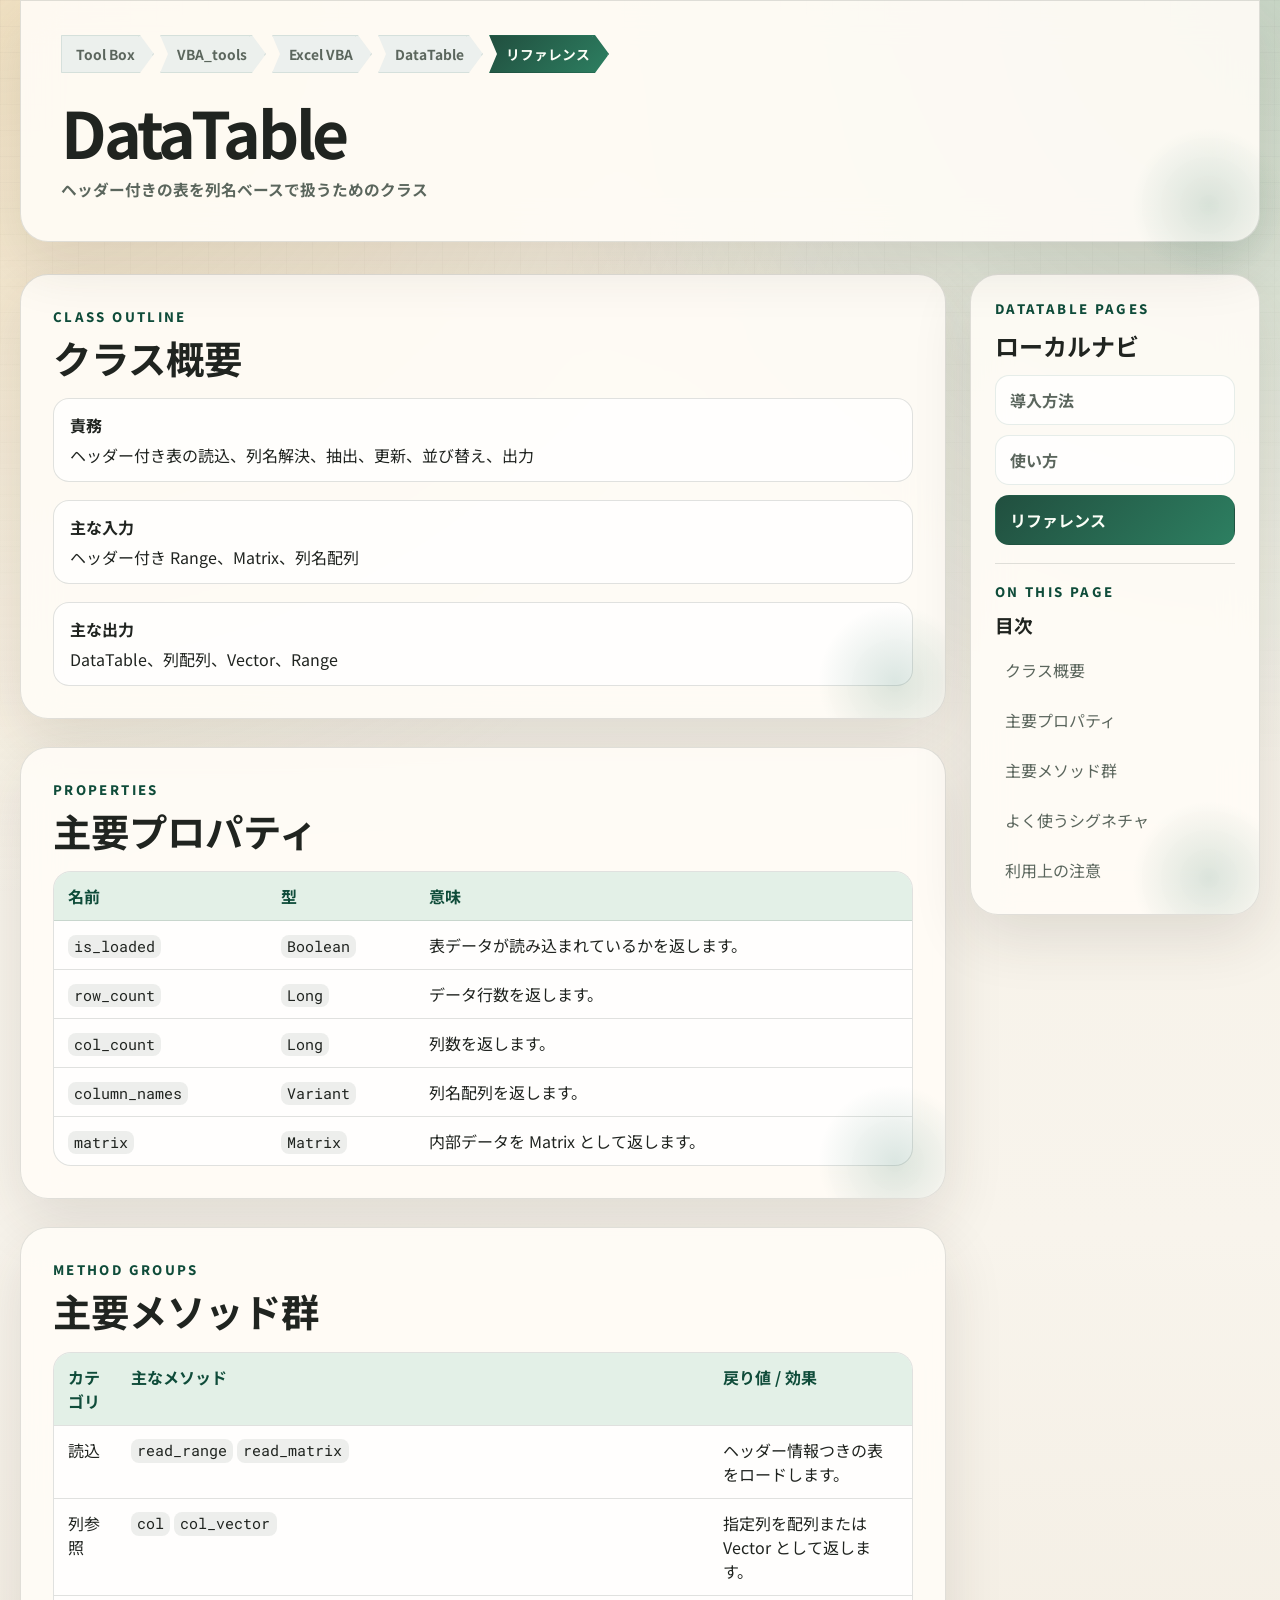
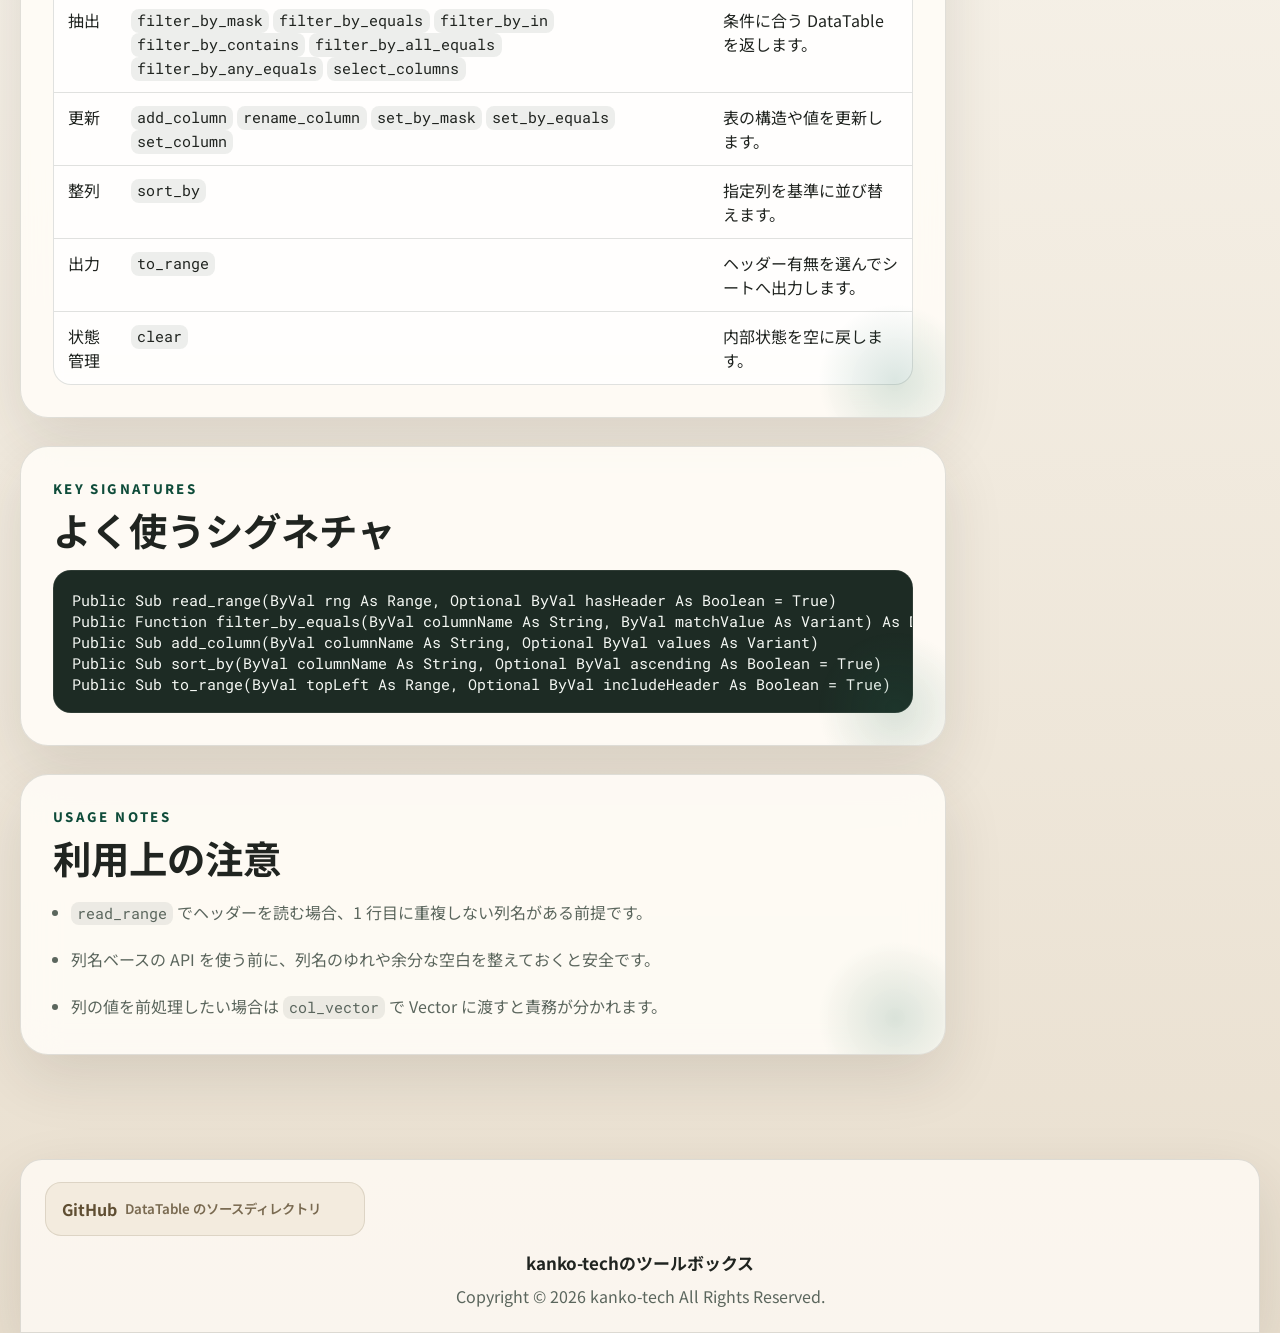
==== commit 67930918: "Refine Pages structure and navigation" ====
--- a/docs/datatable-reference.html
+++ b/docs/datatable-reference.html
@@ -1,9 +1,9 @@
-<!DOCTYPE html>
+﻿<!DOCTYPE html>
 <html lang="ja">
 <head>
   <meta charset="utf-8">
   <meta name="viewport" content="width=device-width, initial-scale=1">
-  <title>DataTable | VBA_tools</title>
+  <title>DataTable Reference | VBA_tools</title>
   <link rel="preconnect" href="https://fonts.googleapis.com">
   <link rel="preconnect" href="https://fonts.gstatic.com" crossorigin>
   <link href="https://fonts.googleapis.com/css2?family=Noto+Sans+JP:wght@400;500;700;800&family=Roboto+Mono:wght@400;500&display=swap" rel="stylesheet">
@@ -14,174 +14,189 @@
   <div class="page-shell docs-layout">
     <header class="hero detail-hero">
       <div class="position-strip" aria-label="Page position">
-        <a class="position-chip" href="index.html">Docs Home</a>
-        <span class="position-chip">ExcelVBA</span>
-        <span class="position-chip">DataTable</span>
-        <span class="position-chip current">Reference</span>
+        <span class="position-chip">Tool Box</span>
+        <a class="position-chip" href="index.html">VBA_tools</a>
+        <a class="position-chip" href="excelvba.html">Excel VBA</a>
+        <a class="position-chip" href="datatable.html">DataTable</a>
+        <span class="position-chip current">リファレンス</span>
       </div>
       <div class="hero-meta">
-        <p class="eyebrow">Technical Detail</p>
         <h1>DataTable</h1>
-        <p class="hero-subline">列名付き表データモジュールの API 詳細</p>
+        <p class="hero-subline">ヘッダー付きの表を列名ベースで扱うためのクラス</p>
       </div>
-      <p class="lead">
-        <code>DataTable</code> は、ヘッダー行つきの表を列名ベースで扱うクラスです。
-        このページでは、クラスの位置づけ、プロパティ、各メソッドの入力例・コード例・実行結果を確認できます。
-      </p>
-      <div class="detail-nav-stack">
-        <div class="context-bar" aria-label="Context links">
-          <a class="context-link" href="datatable.html"><strong>Back to Guide</strong></a>
-          <a class="context-link" href="https://github.com/kanko-tech/VBA_tools/blob/main/src/ExcelVBA/DataTable/DataTable.cls" target="_blank" rel="noreferrer"><strong>Source Class</strong></a>
-        </div>
-        <nav class="page-nav" aria-label="Module navigation">
-          <a href="vector.html">Vector</a>
-          <a href="matrix.html">Matrix</a>
-          <a href="datatable.html" class="current">DataTable</a>
-        </nav>
-        <div class="tab-switch" aria-label="DataTable page type">
-          <a href="datatable.html">Guide</a>
-          <a href="datatable-reference.html" class="current">Reference</a>
-        </div>
-      </div>
+
       <button class="toc-toggle" type="button" data-toc-toggle aria-expanded="false">目次を開く</button>
     </header>
 
     <div class="docs-columns">
       <main class="doc-main" id="doc-content">
-        <section class="panel" id="class-design">
-          <div class="section-heading">
-            <p class="eyebrow">CLASS DESIGN</p>
-            <h2>クラスデザイン</h2>
-          </div>
-          <div class="reference-intro">
-            <article class="class-rel class-overview">
-              <strong>DataTable の位置づけ</strong><br>
-              DataTable は、本文データを <code>Matrix</code> として持ちながら、
-              列名一覧と列名マップを併用して「列名で読む・絞る・更新する」ためのクラスです。
-              セル番地や列番号ではなく、<code>"status"</code> や <code>"amount"</code> といった意味のある名前で処理を書きたい場面に向いています。
-            </article>
-            <div class="info-pills">
-              <div class="info-pill"><strong>責務</strong> ヘッダー付き表の列名ベース操作</div>
-              <div class="info-pill"><strong>主な入力</strong> Range / Matrix / 列名配列 / 条件値</div>
-              <div class="info-pill"><strong>主な出力</strong> DataTable / Vector / Matrix / シート出力</div>
-            </div>
+        <section class="panel" id="class-outline">
+          <div class="section-heading">
+            <p class="eyebrow">Class Outline</p>
+            <h2>クラス概要</h2>
+          </div>
+          <div class="info-pills">
+            <div class="info-pill"><strong>責務</strong> ヘッダー付き表の読込、列名解決、抽出、更新、並び替え、出力</div>
+            <div class="info-pill"><strong>主な入力</strong> ヘッダー付き Range、Matrix、列名配列</div>
+            <div class="info-pill"><strong>主な出力</strong> DataTable、列配列、Vector、Range</div>
           </div>
         </section>
 
         <section class="panel" id="properties">
           <div class="section-heading">
             <p class="eyebrow">Properties</p>
-            <h2>プロパティ</h2>
-          </div>
-          <div class="api-directory">
-            <details class="api-entry"><summary><span class="api-entry-main"><span class="api-kicker">Property</span><span class="api-name-row"><strong>is_loaded</strong> <code>Property Get is_loaded() As Boolean</code></span></span><span class="api-summary-copy">読込済みかを返す</span></summary><div class="api-body"><p>表データが読み込まれているかを返します。</p></div></details>
-            <details class="api-entry"><summary><span class="api-entry-main"><span class="api-kicker">Property</span><span class="api-name-row"><strong>row_count</strong> <code>Property Get row_count() As Long</code></span></span><span class="api-summary-copy">本文行数を返す</span></summary><div class="api-body"><p>ヘッダーを除いた本文の行数を返します。</p></div></details>
-            <details class="api-entry"><summary><span class="api-entry-main"><span class="api-kicker">Property</span><span class="api-name-row"><strong>col_count</strong> <code>Property Get col_count() As Long</code></span></span><span class="api-summary-copy">列数を返す</span></summary><div class="api-body"><p>現在の列数を返します。</p></div></details>
-            <details class="api-entry"><summary><span class="api-entry-main"><span class="api-kicker">Property</span><span class="api-name-row"><strong>column_names</strong> <code>Property Get column_names() As Variant</code></span></span><span class="api-summary-copy">列名配列を返す</span></summary><div class="api-body"><p>現在の列名一覧を一次元配列で返します。</p></div></details>
-            <details class="api-entry"><summary><span class="api-entry-main"><span class="api-kicker">Property</span><span class="api-name-row"><strong>matrix</strong> <code>Property Get matrix() As Matrix</code></span></span><span class="api-summary-copy">本文を Matrix で返す</span></summary><div class="api-body"><p>本文部分だけを Matrix として返します。</p></div></details>
+            <h2>主要プロパティ</h2>
+          </div>
+          <div class="table-wrap">
+            <table>
+              <thead>
+                <tr>
+                  <th>名前</th>
+                  <th>型</th>
+                  <th>意味</th>
+                </tr>
+              </thead>
+              <tbody>
+                <tr>
+                  <td><code>is_loaded</code></td>
+                  <td><code>Boolean</code></td>
+                  <td>表データが読み込まれているかを返します。</td>
+                </tr>
+                <tr>
+                  <td><code>row_count</code></td>
+                  <td><code>Long</code></td>
+                  <td>データ行数を返します。</td>
+                </tr>
+                <tr>
+                  <td><code>col_count</code></td>
+                  <td><code>Long</code></td>
+                  <td>列数を返します。</td>
+                </tr>
+                <tr>
+                  <td><code>column_names</code></td>
+                  <td><code>Variant</code></td>
+                  <td>列名配列を返します。</td>
+                </tr>
+                <tr>
+                  <td><code>matrix</code></td>
+                  <td><code>Matrix</code></td>
+                  <td>内部データを Matrix として返します。</td>
+                </tr>
+              </tbody>
+            </table>
           </div>
         </section>
 
         <section class="panel" id="methods">
           <div class="section-heading">
-            <p class="eyebrow">Methods</p>
-            <h2>メソッド</h2>
-          </div>
-
-          <div class="method-group" id="loading-methods">
-            <h3>読込メソッド</h3>
-            <p class="method-group-note">表データを DataTable として読み込む入口です。</p>
-
-            <details class="api-entry"><summary><span class="api-entry-main"><span class="api-kicker">Method</span><span class="api-name-row"><strong>read_range</strong> <code>Sub read_range(ByVal rng As Range, Optional ByVal hasHeader As Boolean = True)</code></span></span><span class="api-summary-copy">Range から読む</span></summary><div class="api-body"><p>シート上の範囲をヘッダー付き表として読み込みます。</p><div class="example-stack"><div class="example-block"><span class="example-label">入力例</span><div class="table-wrap compact-table"><table class="example-table"><thead><tr><th>id</th><th>status</th><th>amount</th></tr></thead><tbody><tr><td>1</td><td>OK</td><td>100</td></tr><tr><td>2</td><td>NG</td><td>50</td></tr><tr><td>3</td><td>OK</td><td>80</td></tr></tbody></table></div></div><div class="example-block"><span class="example-label">コード例</span><pre class="api-mini-code"><code>Dim tbl As New DataTable
-tbl.read_range Sheet1.Range("A1:C4"), hasHeader:=True</code></pre></div><div class="example-block"><span class="example-label">実行結果</span><pre class="result-box"><code>tbl.row_count = 3
-tbl.column_names = Array("id", "status", "amount")</code></pre></div></div></div></details>
-            <details class="api-entry"><summary><span class="api-entry-main"><span class="api-kicker">Method</span><span class="api-name-row"><strong>read_matrix</strong> <code>Sub read_matrix(ByVal src As Matrix, ByVal columnNames As Variant)</code></span></span><span class="api-summary-copy">Matrix と列名配列から読む</span></summary><div class="api-body"><p>本文データと列名を別々に持っている場合に使います。</p><div class="example-stack"><div class="example-block"><span class="example-label">入力例</span><pre class="result-box"><code>src = [[1,"OK",100],[2,"NG",50]]
-columnNames = Array("id", "status", "amount")</code></pre></div><div class="example-block"><span class="example-label">コード例</span><pre class="api-mini-code"><code>Dim tbl As New DataTable
-tbl.read_matrix src, columnNames</code></pre></div><div class="example-block"><span class="example-label">実行結果</span><pre class="result-box"><code>tbl.col_count = 3</code></pre></div></div></div></details>
-          </div>
-
-          <div class="method-group" id="access-methods">
-            <h3>取得メソッド</h3>
-            <p class="method-group-note">列や内部表現を取り出して他処理へつなぐためのメソッドです。</p>
-
-            <details class="api-entry"><summary><span class="api-entry-main"><span class="api-kicker">Method</span><span class="api-name-row"><strong>col</strong> <code>Function col(ByVal columnName As String) As Variant</code></span></span><span class="api-summary-copy">列を配列で返す</span></summary><div class="api-body"><p>列名指定で本文列を一次元配列として返します。</p><div class="example-stack"><div class="example-block"><span class="example-label">入力例</span><pre class="result-box"><code>columnName = "amount"</code></pre></div><div class="example-block"><span class="example-label">コード例</span><pre class="api-mini-code"><code>values = tbl.col("amount")</code></pre></div><div class="example-block"><span class="example-label">実行結果</span><pre class="result-box"><code>values = Array(100, 50, 80)</code></pre></div></div></div></details>
-            <details class="api-entry"><summary><span class="api-entry-main"><span class="api-kicker">Method</span><span class="api-name-row"><strong>col_vector</strong> <code>Function col_vector(ByVal columnName As String) As Vector</code></span></span><span class="api-summary-copy">列を Vector で返す</span></summary><div class="api-body"><p>指定列を Vector として返し、そのまま条件判定や集計へ使えます。</p><div class="example-stack"><div class="example-block"><span class="example-label">入力例</span><pre class="result-box"><code>columnName = "amount"</code></pre></div><div class="example-block"><span class="example-label">コード例</span><pre class="api-mini-code"><code>Dim vec As Vector
-Set vec = tbl.col_vector("amount")</code></pre></div><div class="example-block"><span class="example-label">実行結果</span><pre class="result-box"><code>vec.sum() = 230</code></pre></div></div></div></details>
-          </div>
-
-          <div class="method-group" id="filter-methods">
-            <h3>抽出・選択メソッド</h3>
-            <p class="method-group-note">列名を基準に必要な行や列だけを取り出します。</p>
-
-            <details class="api-entry"><summary><span class="api-entry-main"><span class="api-kicker">Method</span><span class="api-name-row"><strong>filter_by_mask</strong> <code>Function filter_by_mask(ByVal mask As Variant) As DataTable</code></span></span><span class="api-summary-copy">マスクで抽出</span></summary><div class="api-body"><p>ブール配列に対応する行だけを残します。</p><div class="example-stack"><div class="example-block"><span class="example-label">入力例</span><pre class="result-box"><code>mask = Array(True, False, True)</code></pre></div><div class="example-block"><span class="example-label">コード例</span><pre class="api-mini-code"><code>Set picked = tbl.filter_by_mask(mask)</code></pre></div><div class="example-block"><span class="example-label">実行結果</span><pre class="result-box"><code>picked.row_count = 2
-picked.col("id") = Array(1, 3)</code></pre></div></div></div></details>
-            <details class="api-entry"><summary><span class="api-entry-main"><span class="api-kicker">Method</span><span class="api-name-row"><strong>filter_by_equals</strong> <code>Function filter_by_equals(ByVal columnName As String, ByVal matchValue As Variant) As DataTable</code></span></span><span class="api-summary-copy">一致条件で抽出</span></summary><div class="api-body"><p>指定列が一致する行だけを返します。</p><div class="example-stack"><div class="example-block"><span class="example-label">入力例</span><pre class="result-box"><code>columnName = "status"
-matchValue = "OK"</code></pre></div><div class="example-block"><span class="example-label">コード例</span><pre class="api-mini-code"><code>Set okRows = tbl.filter_by_equals("status", "OK")</code></pre></div><div class="example-block"><span class="example-label">実行結果</span><pre class="result-box"><code>okRows.row_count = 2
-okRows.col("id") = Array(1, 3)</code></pre></div></div></div></details>
-            <details class="api-entry"><summary><span class="api-entry-main"><span class="api-kicker">Method</span><span class="api-name-row"><strong>filter_by_in</strong> <code>Function filter_by_in(ByVal columnName As String, ByVal matchValues As Variant) As DataTable</code></span></span><span class="api-summary-copy">候補群で抽出</span></summary><div class="api-body"><p>候補配列のいずれかに一致する行だけを返します。</p><div class="example-stack"><div class="example-block"><span class="example-label">入力例</span><pre class="result-box"><code>matchValues = Array("OK", "HOLD")</code></pre></div><div class="example-block"><span class="example-label">コード例</span><pre class="api-mini-code"><code>Set rows = tbl.filter_by_in("status", matchValues)</code></pre></div><div class="example-block"><span class="example-label">実行結果</span><pre class="result-box"><code>rows.row_count = 2</code></pre></div></div></div></details>
-            <details class="api-entry"><summary><span class="api-entry-main"><span class="api-kicker">Method</span><span class="api-name-row"><strong>filter_by_contains</strong> <code>Function filter_by_contains(ByVal columnName As String, ByVal searchText As String, Optional ByVal caseSensitive As Boolean = False) As DataTable</code></span></span><span class="api-summary-copy">部分一致で抽出</span></summary><div class="api-body"><p>文字列表現が検索語を含む行だけを返します。</p><div class="example-stack"><div class="example-block"><span class="example-label">入力例</span><pre class="result-box"><code>columnName = "status"
-searchText = "O"</code></pre></div><div class="example-block"><span class="example-label">コード例</span><pre class="api-mini-code"><code>Set rows = tbl.filter_by_contains("status", "O")</code></pre></div><div class="example-block"><span class="example-label">実行結果</span><pre class="result-box"><code>rows.col("id") = Array(1, 3)</code></pre></div></div></div></details>
-            <details class="api-entry"><summary><span class="api-entry-main"><span class="api-kicker">Method</span><span class="api-name-row"><strong>filter_by_all_equals</strong> <code>Function filter_by_all_equals(ByVal columnNames As Variant, ByVal matchValues As Variant) As DataTable</code></span></span><span class="api-summary-copy">複数列 AND 抽出</span></summary><div class="api-body"><p>複数列条件をすべて満たす行を返します。</p><div class="example-stack"><div class="example-block"><span class="example-label">入力例</span><pre class="result-box"><code>columnNames = Array("status", "amount")
-matchValues = Array("OK", 100)</code></pre></div><div class="example-block"><span class="example-label">コード例</span><pre class="api-mini-code"><code>Set rows = tbl.filter_by_all_equals(columnNames, matchValues)</code></pre></div><div class="example-block"><span class="example-label">実行結果</span><pre class="result-box"><code>rows.row_count = 1
-rows.col("id") = Array(1)</code></pre></div></div></div></details>
-            <details class="api-entry"><summary><span class="api-entry-main"><span class="api-kicker">Method</span><span class="api-name-row"><strong>filter_by_any_equals</strong> <code>Function filter_by_any_equals(ByVal columnNames As Variant, ByVal matchValues As Variant) As DataTable</code></span></span><span class="api-summary-copy">複数列 OR 抽出</span></summary><div class="api-body"><p>複数列条件のいずれかを満たす行を返します。</p><div class="example-stack"><div class="example-block"><span class="example-label">入力例</span><pre class="result-box"><code>columnNames = Array("status", "amount")
-matchValues = Array("NG", 80)</code></pre></div><div class="example-block"><span class="example-label">コード例</span><pre class="api-mini-code"><code>Set rows = tbl.filter_by_any_equals(columnNames, matchValues)</code></pre></div><div class="example-block"><span class="example-label">実行結果</span><pre class="result-box"><code>rows.col("id") = Array(2, 3)</code></pre></div></div></div></details>
-            <details class="api-entry"><summary><span class="api-entry-main"><span class="api-kicker">Method</span><span class="api-name-row"><strong>select_columns</strong> <code>Function select_columns(ByVal columnNames As Variant) As DataTable</code></span></span><span class="api-summary-copy">列選択</span></summary><div class="api-body"><p>必要な列名だけを残した新しい DataTable を返します。</p><div class="example-stack"><div class="example-block"><span class="example-label">入力例</span><pre class="result-box"><code>columnNames = Array("id", "amount")</code></pre></div><div class="example-block"><span class="example-label">コード例</span><pre class="api-mini-code"><code>Set thin = tbl.select_columns(columnNames)</code></pre></div><div class="example-block"><span class="example-label">実行結果</span><pre class="result-box"><code>thin.column_names = Array("id", "amount")</code></pre></div></div></div></details>
-          </div>
-
-          <div class="method-group" id="mutation-methods">
-            <h3>更新・整形メソッド</h3>
-            <p class="method-group-note">列追加、列名変更、並べ替え、値更新を行います。</p>
-
-            <details class="api-entry"><summary><span class="api-entry-main"><span class="api-kicker">Method</span><span class="api-name-row"><strong>add_column</strong> <code>Sub add_column(ByVal columnName As String, Optional ByVal values As Variant)</code></span></span><span class="api-summary-copy">列追加</span></summary><div class="api-body"><p>末尾に新しい列を追加します。</p><div class="example-stack"><div class="example-block"><span class="example-label">入力例</span><pre class="result-box"><code>columnName = "flag"
-values = Array("A", "B", "A")</code></pre></div><div class="example-block"><span class="example-label">コード例</span><pre class="api-mini-code"><code>tbl.add_column "flag", values</code></pre></div><div class="example-block"><span class="example-label">実行結果</span><pre class="result-box"><code>tbl.column_names に "flag" が追加される</code></pre></div></div></div></details>
-            <details class="api-entry"><summary><span class="api-entry-main"><span class="api-kicker">Method</span><span class="api-name-row"><strong>rename_column</strong> <code>Sub rename_column(ByVal oldName As String, ByVal newName As String)</code></span></span><span class="api-summary-copy">列名変更</span></summary><div class="api-body"><p>既存列の名前を変更します。</p><div class="example-stack"><div class="example-block"><span class="example-label">入力例</span><pre class="result-box"><code>oldName = "amount"
-newName = "score"</code></pre></div><div class="example-block"><span class="example-label">コード例</span><pre class="api-mini-code"><code>tbl.rename_column "amount", "score"</code></pre></div><div class="example-block"><span class="example-label">実行結果</span><pre class="result-box"><code>tbl.column_names = Array("id", "status", "score")</code></pre></div></div></div></details>
-            <details class="api-entry"><summary><span class="api-entry-main"><span class="api-kicker">Method</span><span class="api-name-row"><strong>sort_by</strong> <code>Sub sort_by(ByVal columnName As String, Optional ByVal ascending As Boolean = True)</code></span></span><span class="api-summary-copy">並べ替え</span></summary><div class="api-body"><p>指定列で本文行を並べ替えます。</p><div class="example-stack"><div class="example-block"><span class="example-label">入力例</span><pre class="result-box"><code>columnName = "amount"</code></pre></div><div class="example-block"><span class="example-label">コード例</span><pre class="api-mini-code"><code>tbl.sort_by "amount", ascending:=False</code></pre></div><div class="example-block"><span class="example-label">実行結果</span><pre class="result-box"><code>id の並び = Array(1, 3, 2)</code></pre></div></div></div></details>
-            <details class="api-entry"><summary><span class="api-entry-main"><span class="api-kicker">Method</span><span class="api-name-row"><strong>set_by_mask</strong> <code>Sub set_by_mask(ByVal mask As Variant, ByVal columnName As String, ByVal newValue As Variant)</code></span></span><span class="api-summary-copy">条件行だけ更新</span></summary><div class="api-body"><p>マスクが True の行だけ、対象列を更新します。</p><div class="example-stack"><div class="example-block"><span class="example-label">入力例</span><pre class="result-box"><code>mask = Array(True, False, True)
-columnName = "status"
-newValue = "DONE"</code></pre></div><div class="example-block"><span class="example-label">コード例</span><pre class="api-mini-code"><code>tbl.set_by_mask mask, "status", "DONE"</code></pre></div><div class="example-block"><span class="example-label">実行結果</span><pre class="result-box"><code>tbl.col("status") = Array("DONE", "NG", "DONE")</code></pre></div></div></div></details>
-            <details class="api-entry"><summary><span class="api-entry-main"><span class="api-kicker">Method</span><span class="api-name-row"><strong>set_by_equals</strong> <code>Sub set_by_equals(ByVal conditionColumnName As String, ByVal matchValue As Variant, ByVal targetColumnName As String, ByVal newValue As Variant)</code></span></span><span class="api-summary-copy">一致条件で更新</span></summary><div class="api-body"><p>条件列が一致した行だけ、対象列を書き換えます。</p><div class="example-stack"><div class="example-block"><span class="example-label">入力例</span><pre class="result-box"><code>conditionColumnName = "status"
-matchValue = "NG"
-targetColumnName = "amount"
-newValue = 0</code></pre></div><div class="example-block"><span class="example-label">コード例</span><pre class="api-mini-code"><code>tbl.set_by_equals "status", "NG", "amount", 0</code></pre></div><div class="example-block"><span class="example-label">実行結果</span><pre class="result-box"><code>tbl.col("amount") = Array(100, 0, 80)</code></pre></div></div></div></details>
-            <details class="api-entry"><summary><span class="api-entry-main"><span class="api-kicker">Method</span><span class="api-name-row"><strong>set_column</strong> <code>Sub set_column(ByVal columnName As String, ByVal values As Variant)</code></span></span><span class="api-summary-copy">列全体を置換</span></summary><div class="api-body"><p>指定列の値を丸ごと差し替えます。</p><div class="example-stack"><div class="example-block"><span class="example-label">入力例</span><pre class="result-box"><code>values = Array(110, 55, 88)</code></pre></div><div class="example-block"><span class="example-label">コード例</span><pre class="api-mini-code"><code>tbl.set_column "amount", values</code></pre></div><div class="example-block"><span class="example-label">実行結果</span><pre class="result-box"><code>tbl.col("amount") = Array(110, 55, 88)</code></pre></div></div></div></details>
-          </div>
-
-          <div class="method-group" id="output-methods">
-            <h3>出力メソッド</h3>
-            <p class="method-group-note">加工した表をシートへ書き戻します。</p>
-
-            <details class="api-entry"><summary><span class="api-entry-main"><span class="api-kicker">Method</span><span class="api-name-row"><strong>to_range</strong> <code>Sub to_range(ByVal topLeft As Range, Optional ByVal includeHeader As Boolean = True)</code></span></span><span class="api-summary-copy">シート出力</span></summary><div class="api-body"><p>現在の表をヘッダー付き、または本文のみでシートへ出力します。</p><div class="example-stack"><div class="example-block"><span class="example-label">入力例</span><pre class="result-box"><code>topLeft = Sheet1.Range("E2")
-includeHeader = True</code></pre></div><div class="example-block"><span class="example-label">コード例</span><pre class="api-mini-code"><code>tbl.to_range Sheet1.Range("E2"), includeHeader:=True</code></pre></div><div class="example-block"><span class="example-label">実行結果</span><div class="table-wrap compact-table"><table class="example-table"><thead><tr><th>E</th><th>F</th><th>G</th></tr></thead><tbody><tr><td>id</td><td>status</td><td>amount</td></tr><tr><td>1</td><td>OK</td><td>100</td></tr><tr><td>2</td><td>NG</td><td>50</td></tr><tr><td>3</td><td>OK</td><td>80</td></tr></tbody></table></div></div></div></div></details>
-          </div>
-
-          <div class="method-group" id="state-methods">
-            <h3>状態管理メソッド</h3>
-            <p class="method-group-note">インスタンスを初期状態へ戻します。</p>
-
-            <details class="api-entry"><summary><span class="api-entry-main"><span class="api-kicker">Method</span><span class="api-name-row"><strong>clear</strong> <code>Sub clear()</code></span></span><span class="api-summary-copy">初期化</span></summary><div class="api-body"><p>本文、列名、マップ、読込状態をまとめて消します。</p><div class="example-stack"><div class="example-block"><span class="example-label">入力例</span><pre class="result-box"><code>tbl.is_loaded = True
-tbl.row_count = 3</code></pre></div><div class="example-block"><span class="example-label">コード例</span><pre class="api-mini-code"><code>tbl.clear</code></pre></div><div class="example-block"><span class="example-label">実行結果</span><pre class="result-box"><code>tbl.is_loaded = False</code></pre></div></div></div></details>
-          </div>
+            <p class="eyebrow">Method Groups</p>
+            <h2>主要メソッド群</h2>
+          </div>
+          <div class="table-wrap">
+            <table>
+              <thead>
+                <tr>
+                  <th>カテゴリ</th>
+                  <th>主なメソッド</th>
+                  <th>戻り値 / 効果</th>
+                </tr>
+              </thead>
+              <tbody>
+                <tr>
+                  <td>読込</td>
+                  <td><code>read_range</code> <code>read_matrix</code></td>
+                  <td>ヘッダー情報つきの表をロードします。</td>
+                </tr>
+                <tr>
+                  <td>列参照</td>
+                  <td><code>col</code> <code>col_vector</code></td>
+                  <td>指定列を配列または Vector として返します。</td>
+                </tr>
+                <tr>
+                  <td>抽出</td>
+                  <td><code>filter_by_mask</code> <code>filter_by_equals</code> <code>filter_by_in</code> <code>filter_by_contains</code> <code>filter_by_all_equals</code> <code>filter_by_any_equals</code> <code>select_columns</code></td>
+                  <td>条件に合う DataTable を返します。</td>
+                </tr>
+                <tr>
+                  <td>更新</td>
+                  <td><code>add_column</code> <code>rename_column</code> <code>set_by_mask</code> <code>set_by_equals</code> <code>set_column</code></td>
+                  <td>表の構造や値を更新します。</td>
+                </tr>
+                <tr>
+                  <td>整列</td>
+                  <td><code>sort_by</code></td>
+                  <td>指定列を基準に並び替えます。</td>
+                </tr>
+                <tr>
+                  <td>出力</td>
+                  <td><code>to_range</code></td>
+                  <td>ヘッダー有無を選んでシートへ出力します。</td>
+                </tr>
+                <tr>
+                  <td>状態管理</td>
+                  <td><code>clear</code></td>
+                  <td>内部状態を空に戻します。</td>
+                </tr>
+              </tbody>
+            </table>
+          </div>
+        </section>
+
+        <section class="panel" id="signatures">
+          <div class="section-heading">
+            <p class="eyebrow">Key Signatures</p>
+            <h2>よく使うシグネチャ</h2>
+          </div>
+          <pre class="code-block"><code>Public Sub read_range(ByVal rng As Range, Optional ByVal hasHeader As Boolean = True)
+Public Function filter_by_equals(ByVal columnName As String, ByVal matchValue As Variant) As DataTable
+Public Sub add_column(ByVal columnName As String, Optional ByVal values As Variant)
+Public Sub sort_by(ByVal columnName As String, Optional ByVal ascending As Boolean = True)
+Public Sub to_range(ByVal topLeft As Range, Optional ByVal includeHeader As Boolean = True)</code></pre>
+        </section>
+
+        <section class="panel" id="notes">
+          <div class="section-heading">
+            <p class="eyebrow">Usage Notes</p>
+            <h2>利用上の注意</h2>
+          </div>
+          <ul class="checklist">
+            <li><code>read_range</code> でヘッダーを読む場合、1 行目に重複しない列名がある前提です。</li>
+            <li>列名ベースの API を使う前に、列名のゆれや余分な空白を整えておくと安全です。</li>
+            <li>列の値を前処理したい場合は <code>col_vector</code> で Vector に渡すと責務が分かれます。</li>
+          </ul>
         </section>
       </main>
 
       <aside class="doc-sidebar">
         <div class="sidebar-card">
+          <p class="eyebrow">DataTable Pages</p>
+          <h2>ローカルナビ</h2>
+          <nav class="local-nav-list" aria-label="DataTable local navigation">
+            <a href="datatable-setup.html">導入方法</a>
+            <a href="datatable-examples.html">使い方</a>
+            <a href="datatable-reference.html" class="current">リファレンス</a>
+          </nav>
+          <hr class="sidebar-sep">
           <p class="eyebrow">On This Page</p>
-          <h2>目次</h2>
+          <h3>目次</h3>
           <nav data-toc-source="#doc-content"></nav>
-          <div class="doc-note">
-            <h3>関連ページ</h3>
-            <p>導入と利用場面は Guide ページで確認できます。</p>
-            <div class="tab-switch">
-              <a href="datatable.html">DataTable Guide</a>
-            </div>
-          </div>
           <button class="mobile-toc-close" type="button" data-toc-close>閉じる</button>
         </div>
       </aside>
     </div>
   </div>
+  <footer class="site-footer">
+    <div class="footer-link-block">
+      <div class="inline-link-list">
+        <a href="https://github.com/kanko-tech/VBA_tools/tree/main/src/ExcelVBA/DataTable" target="_blank" rel="noreferrer">GitHub<small>DataTable のソースディレクトリ</small></a>
+      </div>
+    </div>
+    <p class="footer-title"><strong>kanko-techのツールボックス</strong></p>
+    <p>Copyright &copy; 2026 kanko-tech All Rights Reserved.</p>
+  </footer>
 </body>
 </html>
+
+
+
+
--- a/docs/styles.css
+++ b/docs/styles.css
@@ -65,7 +65,7 @@
 .page-shell {
   width: min(1240px, calc(100% - 32px));
   margin: 0 auto;
-  padding: 28px 0 72px;
+  padding: 0 0 72px;
 }
 
 .page-shell > .doc-main {
@@ -96,9 +96,13 @@
 .panel,
 .sidebar-card {
   position: relative;
-  overflow: hidden;
   border-radius: var(--radius-xl);
   backdrop-filter: blur(18px);
+}
+
+.panel,
+.sidebar-card {
+  overflow: hidden;
 }
 
 .hero::after,
@@ -114,6 +118,9 @@
 
 .hero {
   padding: 34px 40px 40px;
+  overflow: visible;
+  z-index: 5;
+  border-radius: 0 0 var(--radius-xl) var(--radius-xl);
 }
 
 .position-strip {
@@ -135,7 +142,26 @@
   font-size: 0.86rem;
   font-weight: 700;
   text-decoration: none;
+  overflow: hidden;
+  filter:
+    drop-shadow(0 1px 0 rgba(15, 76, 58, 0.14))
+    drop-shadow(0 -1px 0 rgba(15, 76, 58, 0.14))
+    drop-shadow(1px 0 0 rgba(15, 76, 58, 0.18));
   clip-path: polygon(0 0, calc(100% - 14px) 0, 100% 50%, calc(100% - 14px) 100%, 0 100%, 8px 50%);
+}
+
+.position-chip::after {
+  content: "";
+  position: absolute;
+  top: 0;
+  right: 0;
+  width: 15px;
+  height: 100%;
+  border-top: 1px solid rgba(15, 76, 58, 0.12);
+  border-right: 1px solid rgba(15, 76, 58, 0.12);
+  border-bottom: 1px solid rgba(15, 76, 58, 0.12);
+  clip-path: polygon(0 0, 100% 50%, 0 100%);
+  pointer-events: none;
 }
 
 .position-chip:first-child {
@@ -143,9 +169,23 @@
   padding-left: 14px;
 }
 
+.position-chip:first-child::after {
+  width: 14px;
+}
+
 .position-chip.current {
   background: linear-gradient(135deg, #214f3f, #2d7f61);
   color: #fcfff8;
+  filter:
+    drop-shadow(0 1px 0 rgba(252, 255, 248, 0.16))
+    drop-shadow(0 -1px 0 rgba(252, 255, 248, 0.16))
+    drop-shadow(1px 0 0 rgba(252, 255, 248, 0.2));
+}
+
+.position-chip.current::after {
+  border-top-color: rgba(252, 255, 248, 0.22);
+  border-right-color: rgba(252, 255, 248, 0.22);
+  border-bottom-color: rgba(252, 255, 248, 0.22);
 }
 
 .eyebrow {
@@ -212,6 +252,94 @@
   margin-top: 26px;
 }
 
+.global-nav {
+  margin-top: 26px;
+  position: relative;
+  z-index: 20;
+}
+
+.global-nav-list {
+  display: flex;
+  flex-wrap: wrap;
+  gap: 12px;
+  margin: 0;
+  padding: 0;
+  list-style: none;
+}
+
+.global-nav-item {
+  position: relative;
+  padding-bottom: 8px;
+}
+
+.global-nav-link,
+.global-nav-menu a {
+  text-decoration: none;
+}
+
+.global-nav-link {
+  display: inline-flex;
+  align-items: center;
+  min-height: 48px;
+  padding: 12px 16px;
+  border-radius: 18px;
+  border: 1px solid rgba(15, 76, 58, 0.12);
+  background: rgba(233, 240, 236, 0.86);
+  color: var(--muted);
+  font-weight: 800;
+}
+
+.global-nav-item.has-menu > .global-nav-link::after {
+  content: "v";
+  margin-left: 10px;
+  font-size: 0.8rem;
+}
+
+.global-nav-link.current {
+  background: linear-gradient(135deg, #214f3f, #2d7f61);
+  color: #fcfff8;
+}
+
+.global-nav-menu {
+  position: absolute;
+  top: calc(100% + 2px);
+  left: 0;
+  min-width: 250px;
+  display: grid;
+  gap: 8px;
+  padding: 12px;
+  border-radius: 18px;
+  border: 1px solid rgba(15, 76, 58, 0.12);
+  background: rgba(255, 252, 247, 0.96);
+  box-shadow: var(--shadow);
+  opacity: 0;
+  pointer-events: none;
+  transform: translateY(8px);
+  transition: opacity 160ms ease, transform 160ms ease;
+  z-index: 10;
+}
+
+.global-nav-item:hover .global-nav-menu,
+.global-nav-item:focus-within .global-nav-menu {
+  opacity: 1;
+  pointer-events: auto;
+  transform: translateY(0);
+}
+
+.global-nav-menu a {
+  display: block;
+  padding: 10px 12px;
+  border-radius: 14px;
+  background: rgba(255, 255, 255, 0.78);
+  color: var(--muted);
+  font-weight: 700;
+}
+
+.global-nav-menu a.current {
+  background: rgba(15, 76, 58, 0.1);
+  color: var(--accent-strong);
+}
+
 .detail-nav-stack {
   display: grid;
   gap: 14px;
@@ -454,6 +582,39 @@
   color: #fcfff8;
 }
 
+.scroll-top-button {
+  position: fixed;
+  right: 24px;
+  bottom: 24px;
+  display: inline-flex;
+  align-items: center;
+  justify-content: center;
+  min-width: 60px;
+  min-height: 60px;
+  padding: 0 16px;
+  border: 1px solid rgba(15, 76, 58, 0.18);
+  border-radius: 999px;
+  background: linear-gradient(135deg, rgba(33, 79, 63, 0.96), rgba(45, 127, 97, 0.94));
+  color: #fcfff8;
+  font-family: "Roboto Mono", monospace;
+  font-size: 0.9rem;
+  font-weight: 500;
+  letter-spacing: 0.04em;
+  box-shadow: 0 18px 36px rgba(26, 47, 39, 0.22);
+  opacity: 0;
+  transform: translateY(14px);
+  pointer-events: none;
+  transition: opacity 180ms ease, transform 180ms ease, background 180ms ease;
+  z-index: 32;
+  cursor: pointer;
+}
+
+.scroll-top-button.is-visible {
+  opacity: 1;
+  transform: translateY(0);
+  pointer-events: auto;
+}
+
 .toc-list {
   margin: 0;
   padding: 0;
@@ -787,6 +948,353 @@
   border: 1px solid rgba(15, 76, 58, 0.1);
   color: var(--muted);
   font-weight: 700;
+}
+
+.hero-grid,
+.architecture-grid,
+.role-grid,
+.scenario-grid,
+.note-grid,
+.link-cluster,
+.checklist,
+.callout-grid {
+  display: grid;
+  gap: 18px;
+}
+
+.hero-grid,
+.architecture-grid,
+.note-grid,
+.callout-grid {
+  grid-template-columns: repeat(auto-fit, minmax(220px, 1fr));
+}
+
+.role-grid,
+.scenario-grid {
+  grid-template-columns: repeat(auto-fit, minmax(260px, 1fr));
+}
+
+.hero-card,
+.architecture-card,
+.scenario-card,
+.note-card,
+.callout-card {
+  position: relative;
+  padding: 22px;
+  border-radius: var(--radius-lg);
+  border: 1px solid var(--line);
+  background: rgba(255, 255, 255, 0.78);
+}
+
+.hero-card h3,
+.architecture-card h3,
+.scenario-card h3,
+.note-card h3,
+.callout-card h3 {
+  margin: 0 0 10px;
+}
+
+.hero-card p,
+.architecture-card p,
+.scenario-card p,
+.note-card p,
+.callout-card p,
+.checklist li {
+  color: var(--muted);
+}
+
+.architecture-card strong,
+.scenario-card strong,
+.note-card strong,
+.callout-card strong {
+  color: var(--ink);
+}
+
+.spotlight {
+  padding: 24px;
+  border-radius: var(--radius-lg);
+  border: 1px solid rgba(15, 76, 58, 0.12);
+  background: linear-gradient(135deg, rgba(33, 79, 63, 0.08), rgba(232, 211, 180, 0.18));
+}
+
+.spotlight h3 {
+  margin: 0 0 10px;
+}
+
+.spotlight p {
+  margin: 0;
+  color: var(--muted);
+  line-height: 1.8;
+}
+
+.metric-strip {
+  display: grid;
+  grid-template-columns: repeat(auto-fit, minmax(160px, 1fr));
+  gap: 14px;
+}
+
+.metric-card {
+  padding: 18px 20px;
+  border-radius: 18px;
+  background: rgba(255, 255, 255, 0.76);
+  border: 1px solid rgba(15, 76, 58, 0.12);
+}
+
+.metric-card strong {
+  display: block;
+  margin-bottom: 6px;
+  font-size: 1.2rem;
+}
+
+.metric-card span {
+  color: var(--muted);
+  font-size: 0.95rem;
+}
+
+.tree-list,
+.checklist,
+.plain-list {
+  margin: 0;
+  padding-left: 18px;
+  line-height: 1.8;
+}
+
+.tree-list strong,
+.plain-list strong {
+  color: var(--ink);
+}
+
+.module-directory {
+  display: grid;
+  gap: 14px;
+}
+
+.module-directory a,
+.local-nav-list a,
+.inline-link-list a {
+  text-decoration: none;
+}
+
+.directory-stack {
+  display: grid;
+  gap: 10px;
+}
+
+.category-stack {
+  max-width: 420px;
+}
+
+.directory-stack a,
+.local-nav-list a {
+  display: block;
+  padding: 12px 14px;
+  border-radius: 14px;
+  border: 1px solid rgba(15, 76, 58, 0.1);
+  background: rgba(255, 255, 255, 0.74);
+  color: var(--muted);
+  font-weight: 700;
+}
+
+.directory-stack a.current,
+.local-nav-list a.current {
+  background: linear-gradient(135deg, #214f3f, #2d7f61);
+  color: #fcfff8;
+}
+
+.directory-stack small,
+.inline-link-list small {
+  display: block;
+  margin-top: 4px;
+  color: inherit;
+  opacity: 0.82;
+  font-weight: 600;
+}
+
+.category-stack a {
+  padding: 18px 20px;
+  font-size: 1.06rem;
+}
+
+.section-intro {
+  margin: 0 0 18px;
+  color: var(--muted);
+  line-height: 1.9;
+}
+
+.split-layout {
+  display: grid;
+  grid-template-columns: repeat(auto-fit, minmax(280px, 1fr));
+  gap: 18px;
+}
+
+.inline-link-list {
+  display: grid;
+  gap: 10px;
+}
+
+.footer-link-block {
+  margin-top: 28px;
+}
+
+.footer-link-block .inline-link-list {
+  max-width: 420px;
+}
+
+.inline-link-list a {
+  display: block;
+  padding: 14px 16px;
+  border-radius: 16px;
+  border: 1px solid rgba(92, 77, 43, 0.14);
+  background: rgba(242, 234, 220, 0.88);
+  color: #5f4e32;
+  font-weight: 700;
+}
+
+.tag-row {
+  display: flex;
+  flex-wrap: wrap;
+  gap: 10px;
+}
+
+.tag {
+  display: inline-flex;
+  align-items: center;
+  min-height: 34px;
+  padding: 6px 12px;
+  border-radius: 999px;
+  border: 1px solid rgba(15, 76, 58, 0.12);
+  background: rgba(255, 255, 255, 0.7);
+  color: var(--muted);
+  font-size: 0.9rem;
+  font-weight: 700;
+}
+
+.sample-table th {
+  background: rgba(232, 211, 180, 0.72);
+  color: #5f4e32;
+}
+
+.local-nav-list {
+  display: grid;
+  gap: 10px;
+}
+
+.sidebar-sep {
+  margin: 18px 0;
+  border: 0;
+  border-top: 1px solid var(--line);
+}
+
+.code-caption {
+  margin: 0 0 10px;
+  color: var(--muted);
+  font-size: 0.92rem;
+}
+
+.status-line {
+  display: flex;
+  flex-wrap: wrap;
+  gap: 10px;
+  margin-top: 16px;
+}
+
+.status-pill {
+  display: inline-flex;
+  align-items: center;
+  min-height: 34px;
+  padding: 6px 12px;
+  border-radius: 999px;
+  background: rgba(33, 79, 63, 0.12);
+  color: var(--accent-strong);
+  font-size: 0.85rem;
+  font-weight: 800;
+}
+
+.panel-lead {
+  margin-top: 0;
+  color: var(--muted);
+  line-height: 1.85;
+}
+
+.number-grid {
+  display: grid;
+  grid-template-columns: repeat(auto-fit, minmax(220px, 1fr));
+  gap: 18px;
+}
+
+.number-card {
+  padding: 20px 22px;
+  border-radius: 18px;
+  border: 1px solid var(--line);
+  background: rgba(255, 255, 255, 0.76);
+}
+
+.number-card strong {
+  display: inline-flex;
+  justify-content: center;
+  align-items: center;
+  width: 34px;
+  height: 34px;
+  margin-bottom: 10px;
+  border-radius: 999px;
+  background: rgba(15, 76, 58, 0.1);
+  color: var(--accent-strong);
+}
+
+.number-card p {
+  margin: 0;
+  color: var(--muted);
+}
+
+.site-footer {
+  width: min(1240px, calc(100% - 32px));
+  margin: 32px auto 0;
+  padding: 22px 24px;
+  border-radius: var(--radius-lg) var(--radius-lg) 0 0;
+  border: 1px solid var(--line);
+  background: rgba(255, 252, 247, 0.78);
+  box-shadow: var(--shadow);
+}
+
+.site-footer p {
+  margin: 0;
+  color: var(--muted);
+  line-height: 1.7;
+  text-align: center;
+}
+
+.site-footer p + p {
+  margin-top: 8px;
+}
+
+.site-footer .footer-link-block {
+  margin: 0 0 14px;
+  text-align: left;
+}
+
+.site-footer .footer-link-block .inline-link-list {
+  max-width: 320px;
+}
+
+.site-footer .footer-link-block .inline-link-list a {
+  display: inline-flex;
+  align-items: center;
+  gap: 8px;
+  white-space: nowrap;
+}
+
+.site-footer .footer-link-block .inline-link-list a small {
+  display: inline;
+  margin: 0;
+}
+
+.site-footer .footer-title {
+  font-size: 1.06rem;
+  line-height: 1.5;
+}
+
+.site-footer strong {
+  color: var(--ink);
 }
 
 .hero-actions a:hover,
@@ -841,12 +1349,21 @@
   .mobile-toc-close {
     display: inline-flex;
   }
+
+  .scroll-top-button {
+    right: 18px;
+    bottom: 18px;
+  }
 }
 
 @media (max-width: 720px) {
   .page-shell {
-    width: min(100% - 20px, 1240px);
-    padding-top: 20px;
+    width: min(1240px, calc(100% - 20px));
+    padding-top: 0;
+  }
+
+  .site-footer {
+    width: min(1240px, calc(100% - 20px));
   }
 
   .hero,
@@ -856,15 +1373,52 @@
     border-radius: 24px;
   }
 
+  .hero {
+    border-radius: 0 0 24px 24px;
+  }
+
+  .scroll-top-button {
+    right: 14px;
+    bottom: 14px;
+    min-width: 54px;
+    min-height: 54px;
+    padding: 0 14px;
+    font-size: 0.84rem;
+  }
+
   .page-nav {
     grid-template-columns: repeat(2, minmax(0, 1fr));
   }
 
-  .context-bar,
-  .tab-switch,
-  .position-strip {
+  .global-nav-list {
     display: grid;
     grid-template-columns: 1fr;
+  }
+
+  .global-nav {
+    display: none;
+  }
+
+  .context-bar,
+  .tab-switch {
+    display: grid;
+    grid-template-columns: 1fr;
+  }
+
+  .position-strip {
+    display: flex;
+    flex-wrap: wrap;
+    gap: 8px;
+  }
+
+  .position-chip {
+    min-height: 32px;
+    padding: 6px 14px 6px 12px;
+    font-size: 0.78rem;
+  }
+
+  .position-chip:first-child {
+    padding-left: 12px;
   }
 
   .directory-item {
@@ -876,6 +1430,17 @@
     width: 100%;
   }
 
+  .metric-strip,
+  .number-grid,
+  .hero-grid,
+  .architecture-grid,
+  .role-grid,
+  .scenario-grid,
+  .note-grid,
+  .callout-grid {
+    grid-template-columns: 1fr;
+  }
+
   .api-entry summary {
     grid-template-columns: 1fr;
   }
